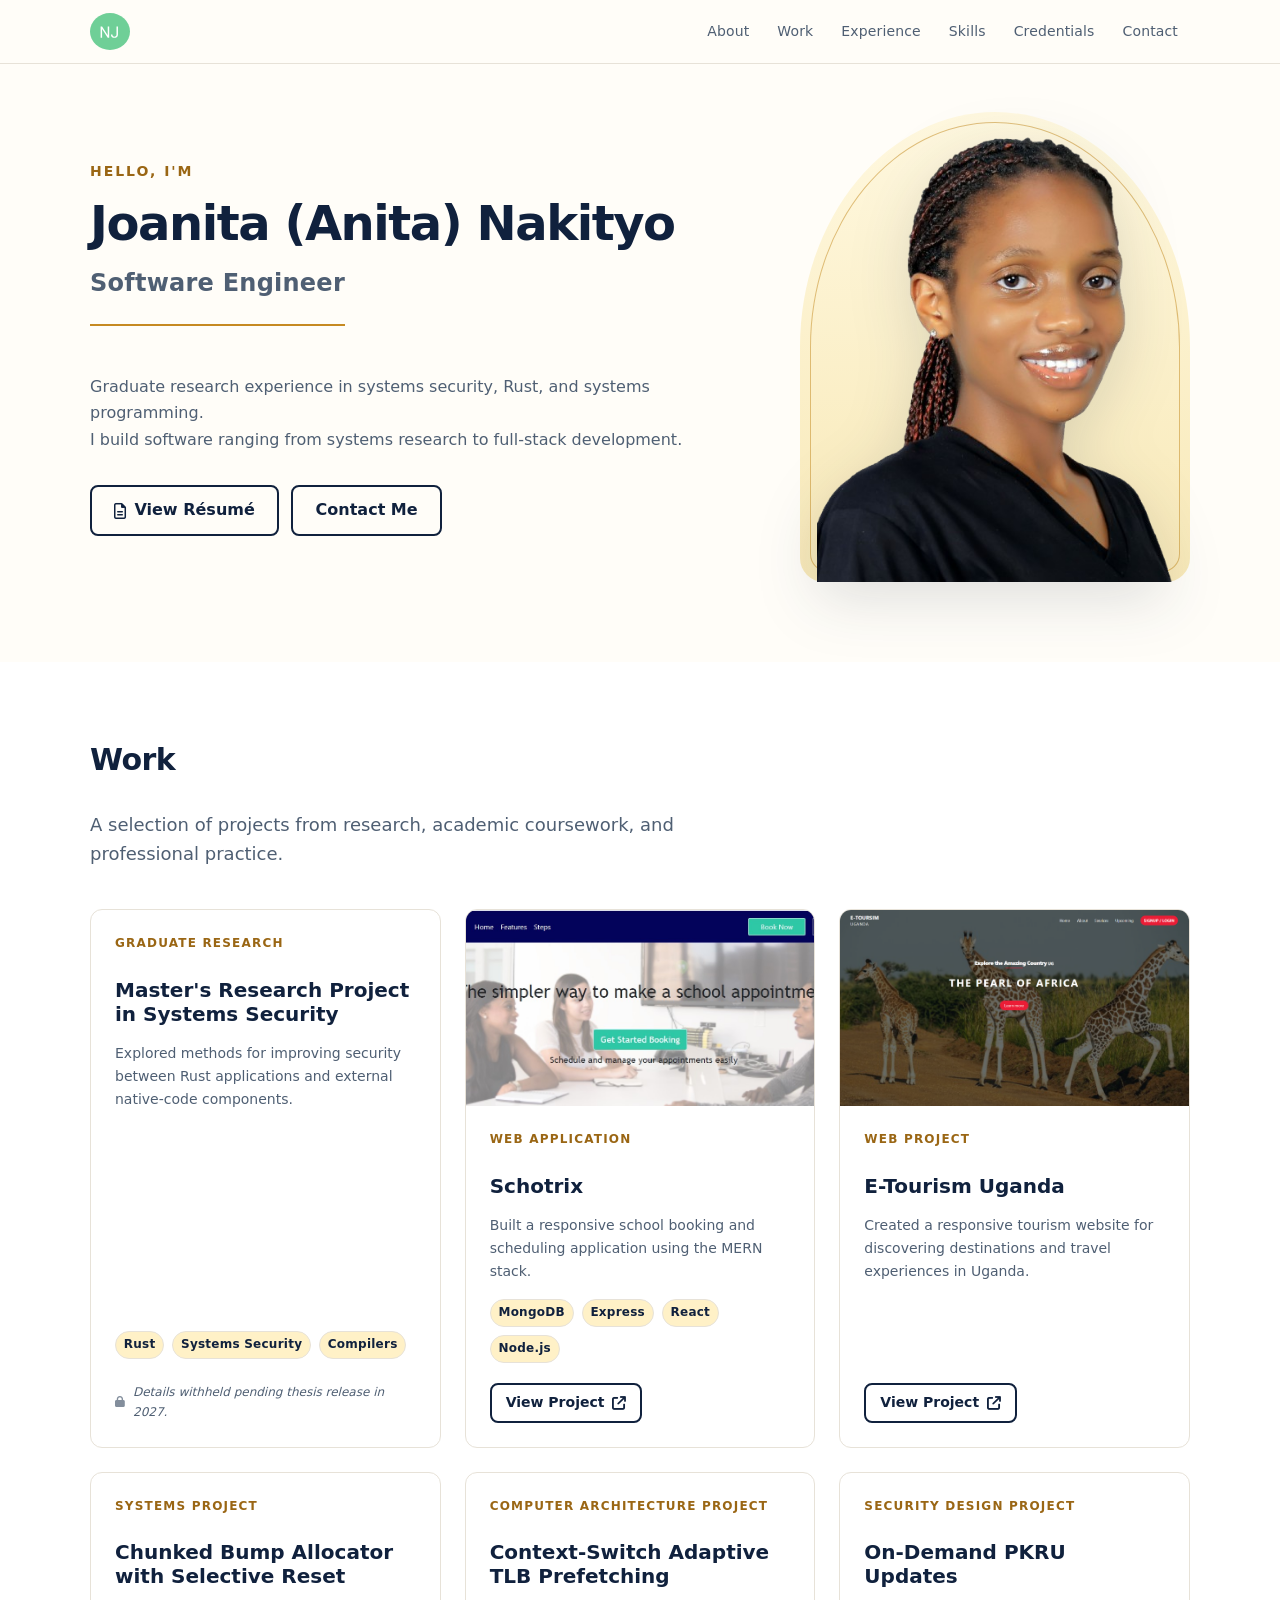
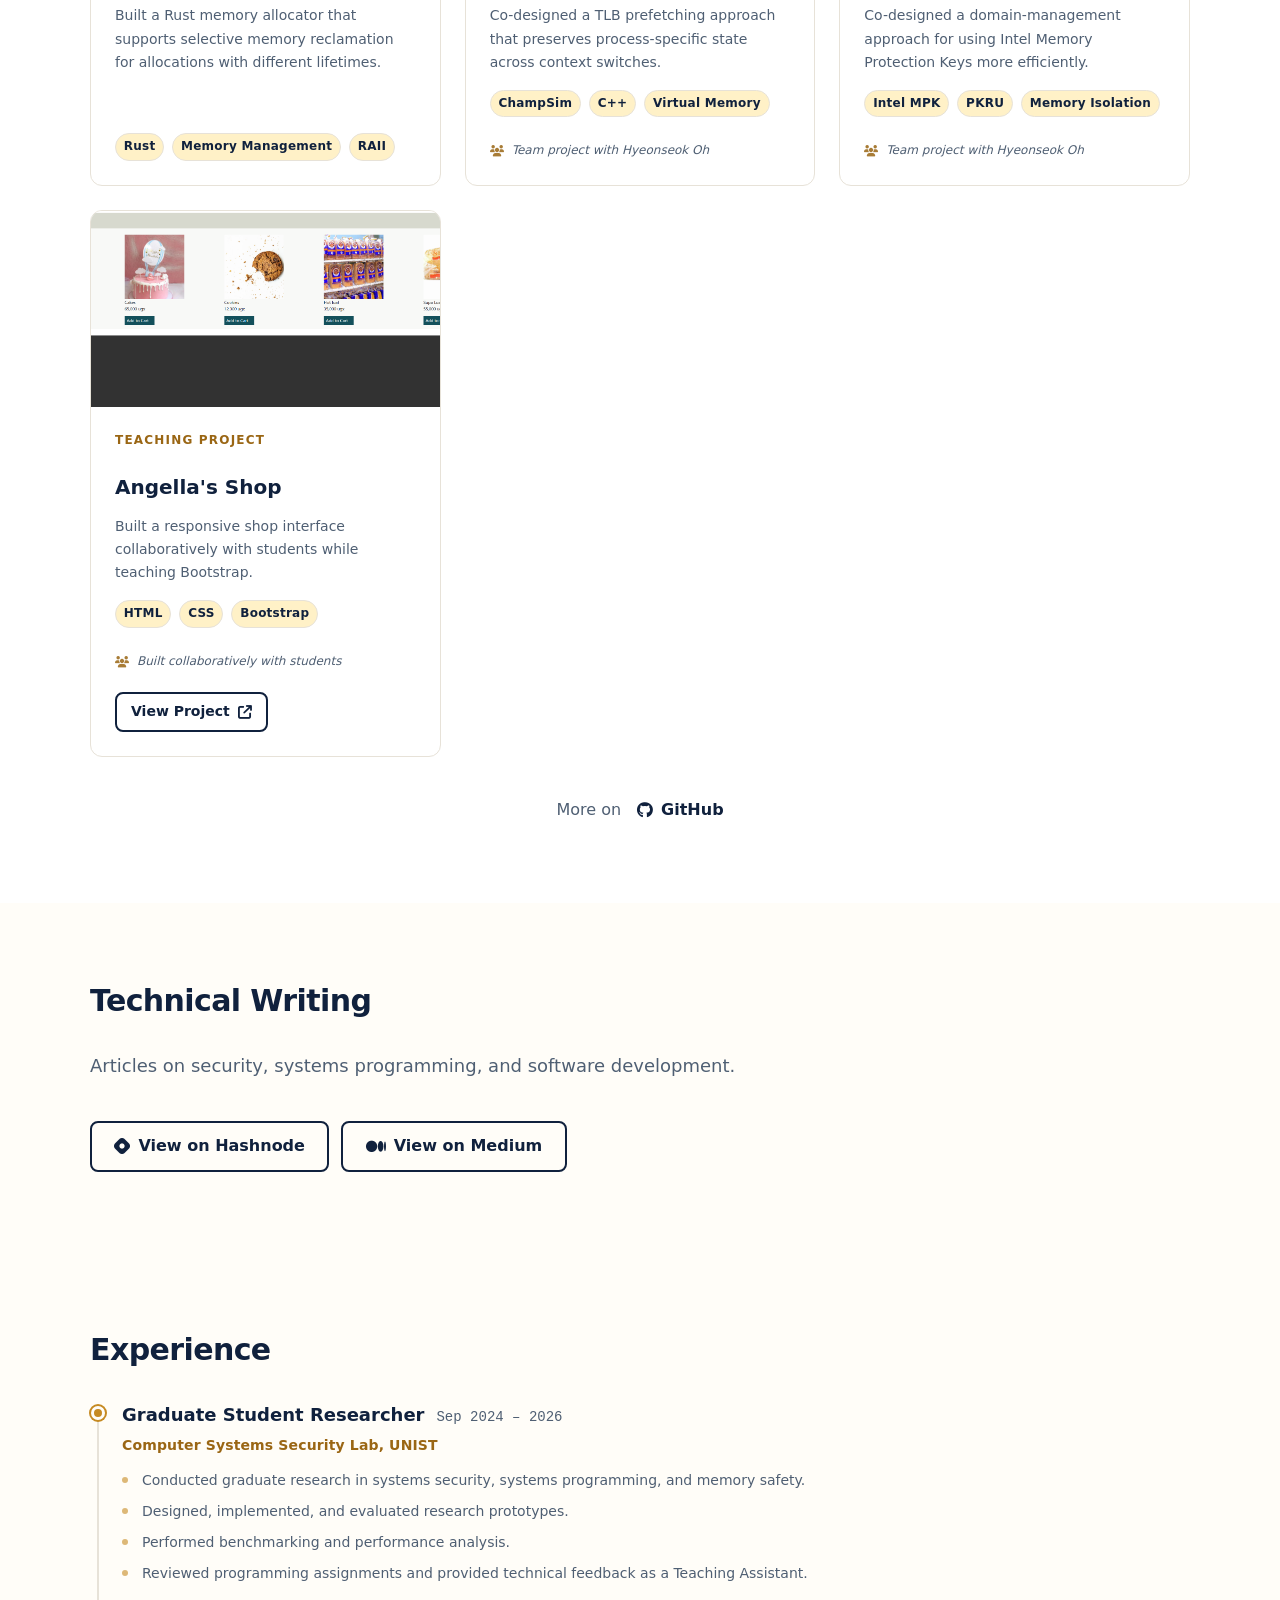
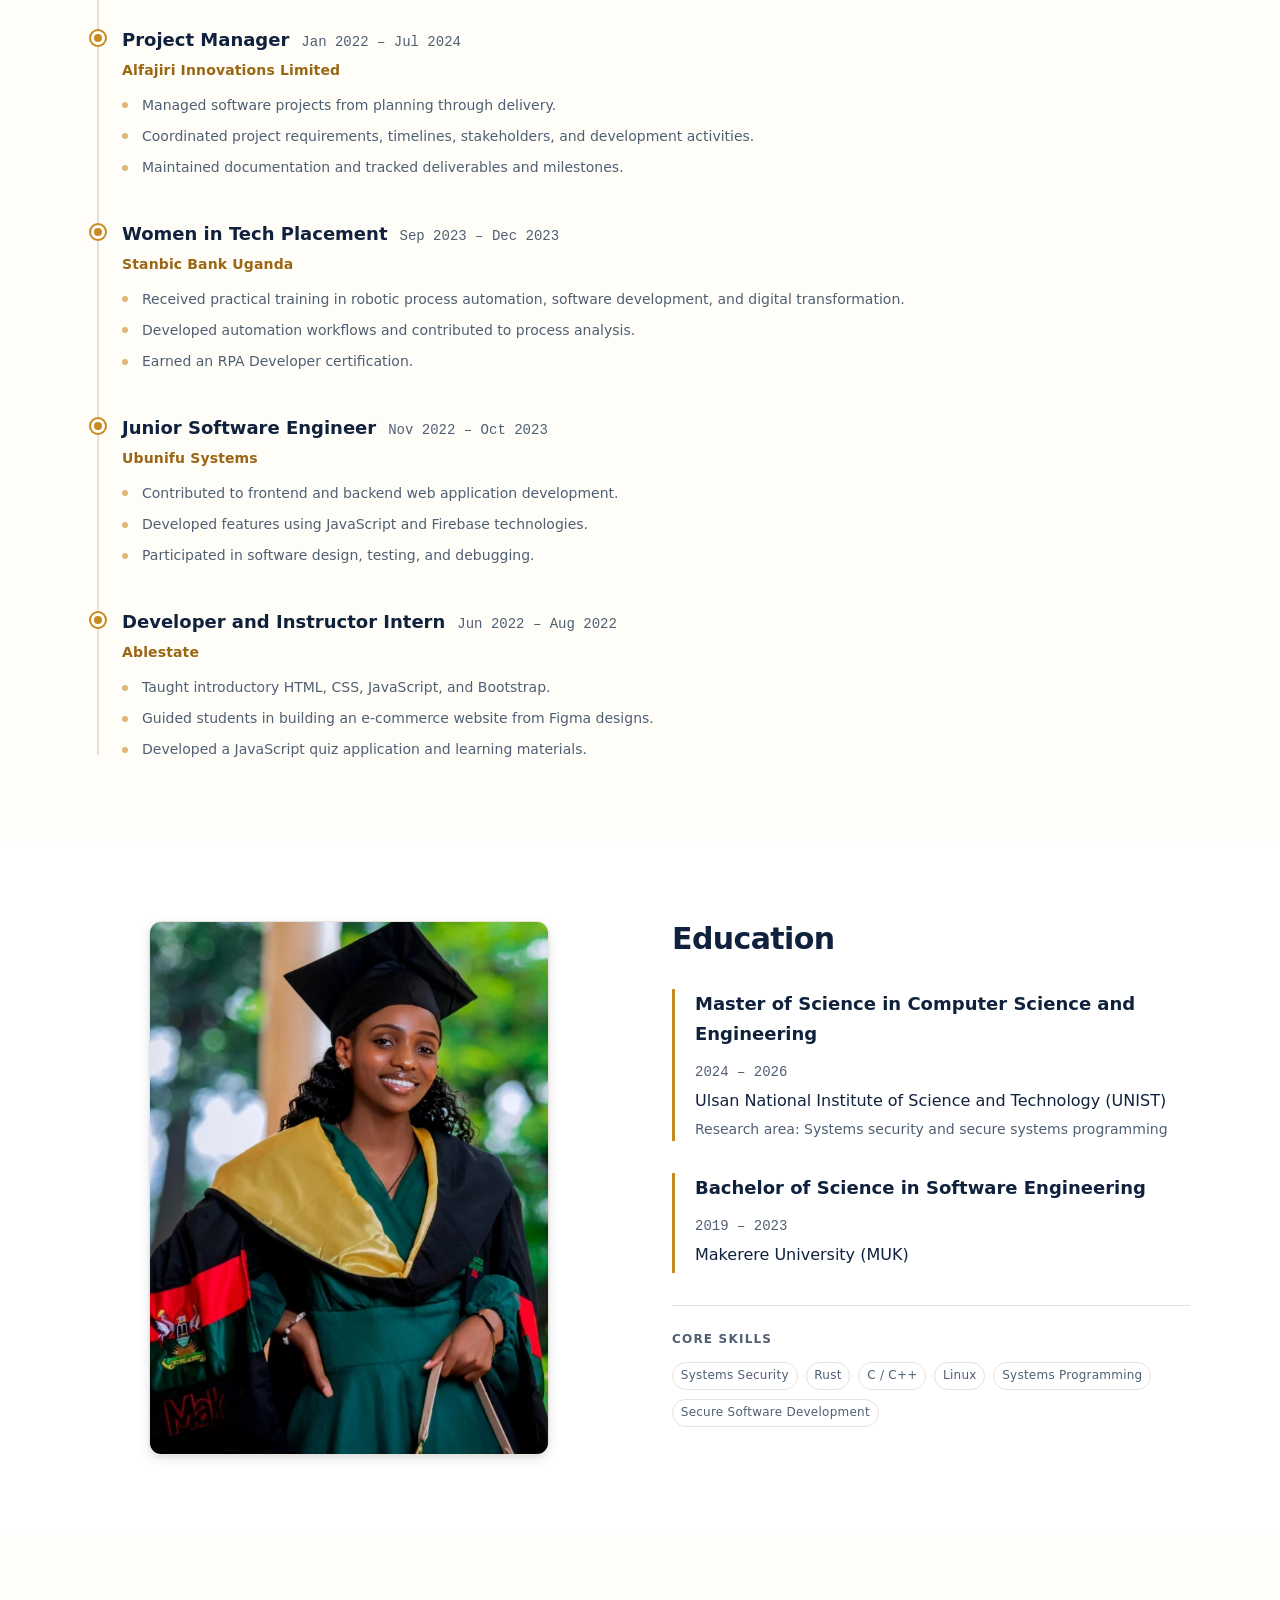
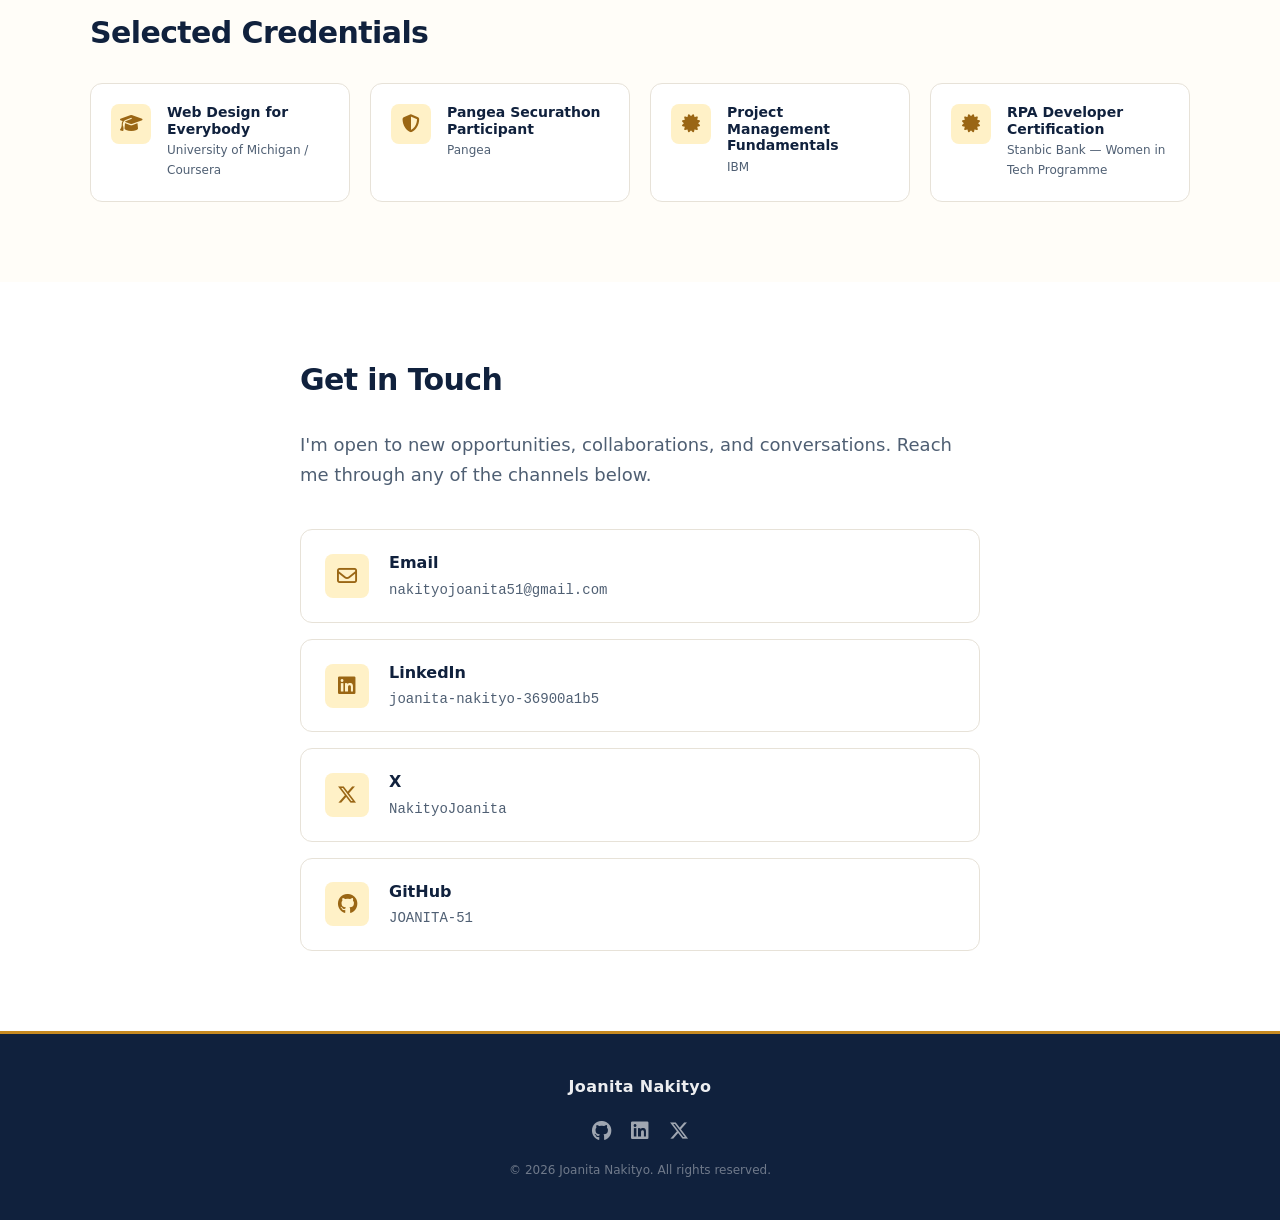
==== index.html @ b47b705c "Redesign portfolio work and education sections" ====
<!DOCTYPE html>
<html lang="en">
<head>
  <meta charset="UTF-8">
  <meta name="viewport" content="width=device-width, initial-scale=1.0">

  <!-- SEO -->
  <title>Joanita Nakityo — Software Engineer</title>
  <meta name="description" content="Joanita Nakityo is a software engineer with graduate research experience in systems security, secure systems programming, and Rust. Based in South Korea, open to relocation.">
  <link rel="canonical" href="https://joanita-51.github.io/">

  <!-- Open Graph -->
  <meta property="og:type"        content="website">
  <meta property="og:url"         content="https://joanita-51.github.io/">
  <meta property="og:title"       content="Joanita Nakityo — Software Engineer">
  <meta property="og:description" content="Software engineer with graduate research experience in systems security, secure systems programming, and Rust.">
  <!-- TODO: replace with a dedicated 1200×630 social-preview image when available -->
  <meta property="og:image"       content="https://joanita-51.github.io/assets/images/profile.jpg">

  <!-- Twitter Card -->
  <meta name="twitter:card"        content="summary_large_image">
  <meta name="twitter:title"       content="Joanita Nakityo — Software Engineer">
  <meta name="twitter:description" content="Software engineer with graduate research experience in systems security, secure systems programming, and Rust.">
  <meta name="twitter:image"       content="https://joanita-51.github.io/assets/images/profile.jpg">

  <!-- Favicon -->
  <link rel="icon" href="assets/images/logo.svg" type="image/svg+xml">

  <!-- Styles -->
  <link rel="stylesheet" href="assets/css/styles.css">

  <!-- Font Awesome 6.7.2 (cdnjs — self-contained, no kit script) -->
  <link rel="stylesheet" href="https://cdnjs.cloudflare.com/ajax/libs/font-awesome/6.7.2/css/all.min.css" integrity="sha512-Evv84Mr4kqVGRNSgIGL/F/aIDqQb7xQ2vcrdIwxfjThSH8CSR7PBEakCr51Ck+w+/U6swU2Im1vVX0SVk9ABhg==" crossorigin="anonymous" referrerpolicy="no-referrer">
</head>
<body>

  <!-- Skip navigation -->
  <a class="skip-nav" href="#main-content">Skip to main content</a>

  <!-- ========================================================
       HEADER / NAV
  ======================================================== -->
  <header class="site-header" id="top">
    <nav class="nav-bar" aria-label="Primary navigation">
      <div class="nav-inner">

        <a href="#intro" class="nav-logo" aria-label="Joanita Nakityo — home">
          <img src="assets/images/logo.svg" width="48" height="48" alt="">
        </a>

        <!-- Hamburger (mobile) -->
        <button class="nav-toggle" id="nav-toggle" aria-controls="nav-menu" aria-expanded="false" aria-label="Open navigation menu">
          <span class="hamburger-bar"></span>
          <span class="hamburger-bar"></span>
          <span class="hamburger-bar"></span>
        </button>

        <ul class="nav-links" id="nav-menu" role="list">
          <li><a href="#intro"       class="nav-link">About</a></li>
          <li><a href="#work"        class="nav-link">Work</a></li>
          <li><a href="#experience"  class="nav-link">Experience</a></li>
          <li><a href="#skills"      class="nav-link">Skills</a></li>
          <li><a href="#credentials" class="nav-link">Credentials</a></li>
          <li><a href="#contact"     class="nav-link">Contact</a></li>
        </ul>

      </div>
    </nav>
  </header>

  <main id="main-content">

    <!-- ========================================================
         INTRODUCTION  (combined hero + about)
    ======================================================== -->
    <section class="intro-section" id="intro" aria-labelledby="intro-heading">
      <div class="container intro-grid">

        <!-- ── Text ── -->
        <div class="intro-text">
          <p class="intro-eyebrow">Hello, I'm</p>
          <h1 id="intro-heading" class="intro-name">Joanita (Anita) Nakityo</h1>
          <p class="intro-role">Software Engineer</p>

          <div class="intro-body">
            <p>
              Graduate research experience in systems security, Rust, and systems programming. <br/>
              I build software ranging from systems research to full-stack development.
            </p>

          </div>

          <div class="intro-actions">
            <a
              href="assets/documents/Joanita_Nakityo_Resume.pdf"
              class="btn btn-outline"
              target="_blank"
              rel="noopener noreferrer"
            >
              <i class="fa-regular fa-file-lines" aria-hidden="true"></i> View Résumé
            </a>
            <a href="#contact" class="btn btn-ghost">Contact Me</a>
          </div>
        </div>

        <!-- ── Portrait ── -->
        <div class="intro-portrait-wrap">
          <img
            src="assets/images/joanita-profile.png"
            alt="Portrait of Joanita Nakityo."
            class="intro-portrait"
            width="435"
            height="574"
          >
        </div>

      </div>
    </section>

    <!-- ========================================================
         WORK
    ======================================================== -->
    <section class="section" id="work" aria-labelledby="work-heading">
      <div class="container">

        <h2 id="work-heading" class="section-title">Work</h2>
        <p class="section-lead">A selection of projects from research, academic coursework, and professional practice.</p>

        <div class="project-grid">

          <!-- Master's Research Project — embargoed -->
          <article class="project-card" aria-labelledby="proj-research-title">
            <div class="project-card-body">
              <span class="project-category">Graduate Research</span>
              <h3 id="proj-research-title" class="project-title">Master's Research Project in Systems Security</h3>
              <p class="project-desc">Explored methods for improving security between Rust applications and external native-code components.</p>
              <ul class="tag-list" aria-label="Technologies">
                <li class="tag">Rust</li>
                <li class="tag">Systems Security</li>
                <li class="tag">Compilers</li>
              </ul>
              <p class="project-collab project-collab--embargo">
                <i class="fa-solid fa-lock" aria-hidden="true"></i>
                Details withheld pending thesis release in 2027.
              </p>
            </div>
          </article>

          <!-- Schotrix -->
          <article class="project-card" aria-labelledby="proj-schotrix-title">
            <div class="project-card-img-wrap">
              <img src="assets/images/schotrix.jpg" alt="Schotrix school booking application screenshot" class="project-img">
            </div>
            <div class="project-card-body">
              <span class="project-category">Web Application</span>
              <h3 id="proj-schotrix-title" class="project-title">Schotrix</h3>
              <p class="project-desc">Built a responsive school booking and scheduling application using the MERN stack.</p>
              <ul class="tag-list" aria-label="Technologies">
                <li class="tag">MongoDB</li>
                <li class="tag">Express</li>
                <li class="tag">React</li>
                <li class="tag">Node.js</li>
              </ul>
              <div class="project-actions">
                <a href="https://schotrix.netlify.app/" class="btn btn-sm btn-outline" target="_blank" rel="noopener noreferrer">
                  View Project <i class="fa-solid fa-arrow-up-right-from-square" aria-hidden="true"></i>
                </a>
              </div>
            </div>
          </article>

          <!-- E-Tourism Uganda -->
          <article class="project-card" aria-labelledby="proj-etourism-title">
            <div class="project-card-img-wrap">
              <img src="assets/images/e-tourism-uganda.png" alt="E-Tourism Uganda application screenshot" class="project-img">
            </div>
            <div class="project-card-body">
              <span class="project-category">Web Project</span>
              <h3 id="proj-etourism-title" class="project-title">E-Tourism Uganda</h3>
              <p class="project-desc">Created a responsive tourism website for discovering destinations and travel experiences in Uganda.</p>
              <div class="project-actions">
                <a href="https://e-tourism-uganda.netlify.app/" class="btn btn-sm btn-outline" target="_blank" rel="noopener noreferrer">
                  View Project <i class="fa-solid fa-arrow-up-right-from-square" aria-hidden="true"></i>
                </a>
              </div>
            </div>
          </article>

          <!-- Chunked Bump Allocator with Selective Reset -->
          <article class="project-card" aria-labelledby="proj-allocator-title">
            <div class="project-card-body">
              <span class="project-category">Systems Project</span>
              <h3 id="proj-allocator-title" class="project-title">Chunked Bump Allocator with Selective Reset</h3>
              <p class="project-desc">Built a Rust memory allocator that supports selective memory reclamation for allocations with different lifetimes.</p>
              <ul class="tag-list" aria-label="Technologies">
                <li class="tag">Rust</li>
                <li class="tag">Memory Management</li>
                <li class="tag">RAII</li>
              </ul>
            </div>
          </article>

          <!-- Context-Switch Adaptive TLB Prefetching -->
          <article class="project-card" aria-labelledby="proj-tlb-title">
            <div class="project-card-body">
              <span class="project-category">Computer Architecture Project</span>
              <h3 id="proj-tlb-title" class="project-title">Context-Switch Adaptive TLB Prefetching</h3>
              <p class="project-desc">Co-designed a TLB prefetching approach that preserves process-specific state across context switches.</p>
              <ul class="tag-list" aria-label="Technologies">
                <li class="tag">ChampSim</li>
                <li class="tag">C++</li>
                <li class="tag">Virtual Memory</li>
              </ul>
              <p class="project-collab">
                <i class="fa-solid fa-users" aria-hidden="true"></i>
                Team project with Hyeonseok Oh
              </p>
            </div>
          </article>

          <!-- On-Demand PKRU Updates -->
          <article class="project-card" aria-labelledby="proj-pkru-title">
            <div class="project-card-body">
              <span class="project-category">Security Design Project</span>
              <h3 id="proj-pkru-title" class="project-title">On-Demand PKRU Updates</h3>
              <p class="project-desc">Co-designed a domain-management approach for using Intel Memory Protection Keys more efficiently.</p>
              <ul class="tag-list" aria-label="Technologies">
                <li class="tag">Intel MPK</li>
                <li class="tag">PKRU</li>
                <li class="tag">Memory Isolation</li>
              </ul>
              <p class="project-collab">
                <i class="fa-solid fa-users" aria-hidden="true"></i>
                Team project with Hyeonseok Oh
              </p>
            </div>
          </article>

          <!-- Angella's Shop -->
          <article class="project-card" aria-labelledby="proj-angella-title">
            <div class="project-card-img-wrap">
              <img src="assets/images/angella-shop.png" alt="e-commerce application screenshot" class="project-img">
            </div>
            <div class="project-card-body">
              <span class="project-category">Teaching Project</span>
              <h3 id="proj-angella-title" class="project-title">Angella's Shop</h3>
              <p class="project-desc">Built a responsive shop interface collaboratively with students while teaching Bootstrap.</p>
              <ul class="tag-list" aria-label="Technologies">
                <li class="tag">HTML</li>
                <li class="tag">CSS</li>
                <li class="tag">Bootstrap</li>
              </ul>
              <p class="project-collab">
                <i class="fa-solid fa-users" aria-hidden="true"></i>
                Built collaboratively with students
              </p>
              <div class="project-actions">
                <a href="https://angella-shop.netlify.app/" class="btn btn-sm btn-outline" target="_blank" rel="noopener noreferrer">
                  View Project <i class="fa-solid fa-arrow-up-right-from-square" aria-hidden="true"></i>
                </a>
              </div>
            </div>
          </article>

        </div><!-- /.project-grid -->

        <p class="work-more">
          More on
          <a href="https://github.com/JOANITA-51" target="_blank" rel="noopener noreferrer" aria-label="JOANITA-51 GitHub profile">
            <i class="fa-brands fa-github" aria-hidden="true"></i> GitHub
          </a>
        </p>

      </div>
    </section>

    <!-- ========================================================
         TECHNICAL WRITING
    ======================================================== -->
    <section class="section section-alt" id="writing" aria-labelledby="writing-heading">
      <div class="container">

        <h2 id="writing-heading" class="section-title">Technical Writing</h2>
        <p class="section-lead">Articles on security, systems programming, and software development.</p>

        <!-- Article cards are omitted: no verified direct article URLs are currently available.
             Add individual article cards here once direct URLs are confirmed.
             Profile links below point to the full article archives. -->

        <div class="writing-profiles">
          <a href="https://hashnode.com/@Joanita" class="btn btn-outline" target="_blank" rel="noopener noreferrer">
            <i class="fa-brands fa-hashnode" aria-hidden="true"></i> View on Hashnode
          </a>
          <a href="https://medium.com/@nakityoanita" class="btn btn-outline" target="_blank" rel="noopener noreferrer">
            <i class="fa-brands fa-medium" aria-hidden="true"></i> View on Medium
          </a>
        </div>

      </div>
    </section>

    <!-- ========================================================
         EXPERIENCE
    ======================================================== -->
    <section class="section section-alt" id="experience" aria-labelledby="experience-heading">
      <div class="container">
        <h2 id="experience-heading" class="section-title">Experience</h2>

        <ol class="timeline" role="list">

          <li class="timeline-item">
            <div class="timeline-marker" aria-hidden="true"></div>
            <div class="timeline-body">
              <div class="timeline-header">
                <h3 class="timeline-role">Graduate Student Researcher</h3>
                <span class="timeline-period">Sep 2024 – <!-- TODO: confirm official ending month in 2026 --> 2026</span>
              </div>
              <p class="timeline-org">Computer Systems Security Lab, UNIST</p>
              <ul class="timeline-bullets">
                <li>Conducted graduate research in systems security, systems programming, and memory safety.</li>
                <li>Designed, implemented, and evaluated research prototypes.</li>
                <li>Performed benchmarking and performance analysis.</li>
                <li>Reviewed programming assignments and provided technical feedback as a Teaching Assistant.</li>
              </ul>
            </div>
          </li>

          <li class="timeline-item">
            <div class="timeline-marker" aria-hidden="true"></div>
            <div class="timeline-body">
              <div class="timeline-header">
                <h3 class="timeline-role">Project Manager</h3>
                <span class="timeline-period">Jan 2022 – Jul 2024</span>
              </div>
              <p class="timeline-org">Alfajiri Innovations Limited</p>
              <ul class="timeline-bullets">
                <li>Managed software projects from planning through delivery.</li>
                <li>Coordinated project requirements, timelines, stakeholders, and development activities.</li>
                <li>Maintained documentation and tracked deliverables and milestones.</li>
              </ul>
            </div>
          </li>

          <li class="timeline-item">
            <div class="timeline-marker" aria-hidden="true"></div>
            <div class="timeline-body">
              <div class="timeline-header">
                <h3 class="timeline-role">Women in Tech Placement</h3>
                <span class="timeline-period">Sep 2023 – Dec 2023</span>
              </div>
              <p class="timeline-org">Stanbic Bank Uganda</p>
              <ul class="timeline-bullets">
                <li>Received practical training in robotic process automation, software development, and digital transformation.</li>
                <li>Developed automation workflows and contributed to process analysis.</li>
                <li>Earned an RPA Developer certification.</li>
              </ul>
            </div>
          </li>

          <li class="timeline-item">
            <div class="timeline-marker" aria-hidden="true"></div>
            <div class="timeline-body">
              <div class="timeline-header">
                <h3 class="timeline-role">Junior Software Engineer</h3>
                <span class="timeline-period">Nov 2022 – Oct 2023</span>
              </div>
              <p class="timeline-org">Ubunifu Systems</p>
              <ul class="timeline-bullets">
                <li>Contributed to frontend and backend web application development.</li>
                <li>Developed features using JavaScript and Firebase technologies.</li>
                <li>Participated in software design, testing, and debugging.</li>
              </ul>
            </div>
          </li>

          <li class="timeline-item">
            <div class="timeline-marker" aria-hidden="true"></div>
            <div class="timeline-body">
              <div class="timeline-header">
                <h3 class="timeline-role">Developer and Instructor Intern</h3>
                <span class="timeline-period">Jun 2022 – Aug 2022</span>
              </div>
              <p class="timeline-org">Ablestate</p>
              <ul class="timeline-bullets">
                <li>Taught introductory HTML, CSS, JavaScript, and Bootstrap.</li>
                <li>Guided students in building an e-commerce website from Figma designs.</li>
                <li>Developed a JavaScript quiz application and learning materials.</li>
              </ul>
            </div>
          </li>

        </ol>
      </div>
    </section>


    <!-- ========================================================
         TESTIMONIALS (commented out — re-enable when needed)
    ========================================================
    <section class="section section-alt" id="testimonials" aria-labelledby="testimonials-heading">
      <div class="container">
        <h2 id="testimonials-heading" class="section-title">Testimonials</h2>

        <div class="carousel-wrapper">
          <button class="carousel-prev" aria-label="Previous testimonial">&#8249;</button>
          <button class="carousel-next" aria-label="Next testimonial">&#8250;</button>

          <ul class="carousel-track" role="list">

            <li class="testimonial-card">
              <img src="assets/images/kalenda.png" alt="Kalenda Racheal" class="testimonial-photo">
              <blockquote>
                <p>"Joanita is hardworking, dedicated, and a great team player. She consistently delivers quality work and is always willing to help others."</p>
                <footer><strong>Kalenda Racheal</strong> — Computer Scientist</footer>
              </blockquote>
            </li>

            <li class="testimonial-card">
              <img src="assets/images/mr-david-w.jpg" alt="David Wampamba" class="testimonial-photo">
              <blockquote>
                <p>"Joanita demonstrated exceptional technical skills and a strong work ethic throughout our time working together."</p>
                <footer><strong>David Wampamba</strong> — Coach</footer>
              </blockquote>
            </li>

            <li class="testimonial-card">
              <img src="assets/images/desire.jpg" alt="Desire Awori" class="testimonial-photo">
              <blockquote>
                <p>"She is one of the most focused and determined people I have studied alongside. Her passion for technology is inspiring."</p>
                <footer><strong>Desire Awori</strong> — Classmate</footer>
              </blockquote>
            </li>

            <li class="testimonial-card">
              <img src="assets/images/joan.jpg" alt="Joanita Anyango" class="testimonial-photo">
              <blockquote>
                <p>"Working with Joanita was a pleasure. She brings clarity, creativity, and commitment to every project."</p>
                <footer><strong>Joanita Anyango</strong> — Classmate</footer>
              </blockquote>
            </li>

            <li class="testimonial-card">
              <img src="assets/images/pully.jpg" alt="Mary Priscilla Kizza" class="testimonial-photo">
              <blockquote>
                <p>"Joanita is a reliable and skilled engineer. She always goes above and beyond to make sure the work is done right."</p>
                <footer><strong>Mary Priscilla Kizza</strong> — Classmate</footer>
              </blockquote>
            </li>

            <li class="testimonial-card">
              <img src="assets/images/halimah-b.jpg" alt="Bukirwa Halimah" class="testimonial-photo">
              <blockquote>
                <p>"Joanita has a great attitude and a genuine love for software engineering. She is both talented and humble."</p>
                <footer><strong>Bukirwa Halimah</strong> — Classmate</footer>
              </blockquote>
            </li>

          </ul>

          <div class="carousel-dots" aria-hidden="true"></div>
        </div>
      </div>
    </section>
    ======================================================== -->


    <!-- ========================================================
         SKILLS & EDUCATION
    ======================================================== -->
    <section class="section" id="skills" aria-labelledby="education-heading">
      <div class="container skills-education-grid">

        <!-- Graduation photograph -->
        <div class="edu-photo-col">
          <figure class="edu-photo-wrap">
            <img
              src="assets/images/graduation-photo.jpg"
              alt="Joanita Nakityo in graduation attire at Makerere University"
              class="edu-photo"
            >
            <!-- <figcaption class="edu-photo-caption">M.S. in Computer Science, UNIST — 2026.</figcaption> -->
          </figure>
        </div>

        <!-- Education + Core Skills -->
        <div>
          <h2 id="education-heading" class="section-title">Education</h2>

          <ul class="education-list" role="list">

            <li class="education-item">
              <div class="education-header">
                <h3 class="education-degree">Master of Science in Computer Science and Engineering</h3>
                <span class="education-period">2024 – 2026</span>
              </div>
              <p class="education-school">Ulsan National Institute of Science and Technology (UNIST)</p>
              <p class="education-note">Research area: Systems security and secure systems programming</p>
            </li>

            <li class="education-item">
              <div class="education-header">
                <h3 class="education-degree">Bachelor of Science in Software Engineering</h3>
                <span class="education-period">2019 – 2023</span>
              </div>
              <p class="education-school">Makerere University (MUK)</p>
            </li>

          </ul>

          <div class="edu-core-skills">
            <p class="edu-core-skills-label">Core Skills</p>
            <ul class="tag-list" role="list" aria-label="Core skills">
              <li><span class="tag tag--muted">Systems Security</span></li>
              <li><span class="tag tag--muted">Rust</span></li>
              <li><span class="tag tag--muted">C / C++</span></li>
              <li><span class="tag tag--muted">Linux</span></li>
              <li><span class="tag tag--muted">Systems Programming</span></li>
              <li><span class="tag tag--muted">Secure Software Development</span></li>
            </ul>
          </div>
        </div>

      </div>
    </section>

    <!-- ========================================================
         CREDENTIALS
    ======================================================== -->
    <section class="section section-alt" id="credentials" aria-labelledby="credentials-heading">
      <div class="container">
        <h2 id="credentials-heading" class="section-title">Selected Credentials</h2>

        <ul class="credential-list" role="list">

          <li class="credential-item">
            <div class="credential-icon" aria-hidden="true"><i class="fa-solid fa-graduation-cap"></i></div>
            <div class="credential-body">
              <p class="credential-name">
                <a
                  href="https://www.coursera.org/account/accomplishments/specialization/GL6L2THUTSXP"
                  target="_blank"
                  rel="noopener noreferrer"
                >
                  Web Design for Everybody

                </a>
              </p>
              <p class="credential-issuer">University of Michigan / Coursera</p>
            </div>
          </li>

          <li class="credential-item">
            <div class="credential-icon" aria-hidden="true"><i class="fa-solid fa-shield-halved"></i></div>
            <div class="credential-body">
              <p class="credential-name">
                <a
                  href="https://www.credly.com/badges/22b40c5f-5b13-439f-8806-cf3414dbfd44/public_url"
                  target="_blank"
                  rel="noopener noreferrer"
                >
                  Pangea Securathon Participant
                </a>
                
              </p>
              <p class="credential-issuer">Pangea</p>
            </div>
          </li>

          <li class="credential-item">
            <div class="credential-icon" aria-hidden="true"><i class="fa-solid fa-certificate"></i></div>
            <div class="credential-body">
              <p class="credential-name">
                <a
                  href="https://www.credly.com/badges/1a094e8f-0212-44ae-b0dc-cbdd351b13b2/public_url"
                  target="_blank"
                  rel="noopener noreferrer"
                >
                  Project Management Fundamentals
                </a>
              </p>
              <p class="credential-issuer">IBM</p>
            </div>
          </li> 
          
          <li class="credential-item">
            <div class="credential-icon" aria-hidden="true"><i class="fa-solid fa-certificate"></i></div>
            <div class="credential-body">
              <p class="credential-name">RPA Developer Certification</p>
              <p class="credential-issuer">Stanbic Bank — Women in Tech Programme</p>
            </div>
          </li>          

        </ul>
      </div>
    </section>

    <!-- ========================================================
         CONTACT
    ======================================================== -->
    <section class="section" id="contact" aria-labelledby="contact-heading">
      <div class="container contact-inner">

        <h2 id="contact-heading" class="section-title">Get in Touch</h2>
        <p class="section-lead">I'm open to new opportunities, collaborations, and conversations. Reach me through any of the channels below.</p>

        <ul class="contact-links" role="list">

          <li>
            <a href="mailto:nakityojoanita51@gmail.com" class="contact-link">
              <span class="contact-link-icon" aria-hidden="true"><i class="fa-regular fa-envelope"></i></span>
              <span class="contact-link-text">
                <strong>Email</strong>
                <span>nakityojoanita51@gmail.com</span>
              </span>
            </a>
          </li>

          <li>
            <a href="https://www.linkedin.com/in/joanita-nakityo-36900a1b5/" class="contact-link" target="_blank" rel="noopener noreferrer" aria-label="LinkedIn profile">
              <span class="contact-link-icon" aria-hidden="true"><i class="fa-brands fa-linkedin"></i></span>
              <span class="contact-link-text">
                <strong>LinkedIn</strong>
                <span>joanita-nakityo-36900a1b5</span>
              </span>
            </a>
          </li>

          <li>
            <a href="https://x.com/NakityoJoanita/" class="contact-link" target="_blank" rel="noopener noreferrer" aria-label="X profile">
              <span class="contact-link-icon" aria-hidden="true"><i class="fa-brands fa-x-twitter"></i></span>
              <span class="contact-link-text">
                <strong>X</strong>
                <span>NakityoJoanita</span>
              </span>
            </a>
          </li>

          <li>
            <a href="https://github.com/JOANITA-51" class="contact-link" target="_blank" rel="noopener noreferrer" aria-label="GitHub profile">
              <span class="contact-link-icon" aria-hidden="true"><i class="fa-brands fa-github"></i></span>
              <span class="contact-link-text">
                <strong>GitHub</strong>
                <span>JOANITA-51</span>
              </span>
            </a>
          </li>

        </ul>

      </div>
    </section>

  </main><!-- /#main-content -->

  <!-- ========================================================
       FOOTER
  ======================================================== -->
  <footer class="site-footer">
    <div class="container footer-inner">

      <p class="footer-name">Joanita Nakityo</p>

      <ul class="footer-social" role="list">
        <li>
          <a href="https://github.com/JOANITA-51" target="_blank" rel="noopener noreferrer" aria-label="GitHub profile">
            <i class="fa-brands fa-github" aria-hidden="true"></i>
          </a>
        </li>
        <li>
          <a href="https://www.linkedin.com/in/joanita-nakityo-36900a1b5/" target="_blank" rel="noopener noreferrer" aria-label="LinkedIn profile">
            <i class="fa-brands fa-linkedin" aria-hidden="true"></i>
          </a>
        </li>
        <li>
          <a href="https://twitter.com/NakityoJoanita" target="_blank" rel="noopener noreferrer" aria-label="Twitter / X profile (@NakityoJoanita)">
            <i class="fa-brands fa-x-twitter" aria-hidden="true"></i>
          </a>
        </li>
      </ul>

      <p class="footer-copy">
        &copy; <span id="copyright-year"></span> Joanita Nakityo. All rights reserved.
      </p>

    </div>
  </footer>

  <script src="assets/js/main.js" defer></script>
</body>
</html>
---- assets/css/styles.css ----
/* ============================================================
   JOANITA NAKITYO — PORTFOLIO
   styles.css
   Zero external frameworks. CSS custom properties throughout.
   Breakpoints: 480px | 768px | 1024px | 1280px
   ============================================================ */

/* ─── Custom properties ─────────────────────────────────── */
:root {
  /* ── Brand palette ── */
  /*--color-navy:   #162238;   /* headings, nav, footer, strong contrast  */
  /* --color-ivory:  #F7F4EF;   /* dominant page / hero background          */
  /*--color-gold:   #C69A45;   /* restrained accent: buttons, markers, etc */
  /*--color-slate:  #667085;   /* body text, dates, metadata, secondary    */
  /*--color-white:  #FFFFFF;   /* cards, alternating section backgrounds   */


  /* Derived tints (used for hover/active states & backgrounds) */
  /*--color-gold-light:  #f3e8cc;  /* very pale gold tint for tag backgrounds  */
  /*--color-gold-dark:   #a07e35;  /* darker gold for hover/focus              */
  /*--color-navy-light:  #1e3050;  /* slightly lighter navy for hovers          */
  /*--color-ivory-dark:  #ede9e2;  /* slightly darker ivory for section-alt    */
  /*--color-border:      #ddd9d1;  /* subtle warm border                        */

    /* Brighter brand palette */
  --color-navy:   #10213d;
  --color-ivory:  #fffdf8;
  --color-gold:   #c68a22;
  --color-slate:  #4f5f73;
  --color-white:  #ffffff;

  --color-gold-light: #fff1c7;
  --color-gold-dark:  #9a6614;
  --color-navy-light: #19375f;
  --color-ivory-dark: #f8f5ee;
  --color-border:     #e7e2d8;
  
  /* Legacy aliases kept for one-line swap elsewhere in the file */
  --color-bg:          var(--color-ivory);
  --color-surface:     var(--color-white);
  --color-surface-alt: var(--color-ivory-dark);
  --color-text:        var(--color-navy);
  --color-text-muted:  var(--color-slate);
  --color-accent:      var(--color-gold);
  --color-accent-dark: var(--color-gold-dark);
  --color-accent-bg:   var(--color-gold-light);
  --color-notice-bg:   #f5f0e6;
  --color-notice-border: #e2d4b2;

  /* Typography */
  --font-sans: -apple-system, "Segoe UI", system-ui, "Helvetica Neue", Arial, sans-serif;
  --font-mono: "SFMono-Regular", Consolas, "Liberation Mono", Menlo, monospace;

  --text-xs:   0.75rem;
  --text-sm:   0.875rem;
  --text-base: 1rem;
  --text-lg:   1.125rem;
  --text-xl:   1.25rem;
  --text-2xl:  1.5rem;
  --text-3xl:  1.875rem;
  --text-4xl:  2.25rem;
  --text-5xl:  3rem;

  --leading-tight:  1.2;
  --leading-normal: 1.65;

  /* Spacing */
  --space-1: 0.25rem;
  --space-2: 0.5rem;
  --space-3: 0.75rem;
  --space-4: 1rem;
  --space-5: 1.25rem;
  --space-6: 1.5rem;
  --space-8: 2rem;
  --space-10: 2.5rem;
  --space-12: 3rem;
  --space-16: 4rem;
  --space-20: 5rem;
  --space-24: 6rem;

  /* Layout */
  --max-width: 1100px;
  --nav-height: 64px;

  /* Radius */
  --radius-sm: 4px;
  --radius-md: 8px;
  --radius-lg: 12px;
  --radius-xl: 16px;
  --radius-full: 9999px;

  /* Shadows */
  --shadow-sm: 0 1px 3px rgba(22,34,56,0.07), 0 1px 2px rgba(22,34,56,0.05);
  --shadow-md: 0 4px 12px rgba(22,34,56,0.10), 0 2px 4px rgba(22,34,56,0.06);
  --shadow-lg: 0 12px 32px rgba(22,34,56,0.10), 0 4px 8px rgba(22,34,56,0.06);

  /* Transitions */
  --ease: cubic-bezier(0.4, 0, 0.2, 1);
  --duration: 200ms;
}


/* ─── Reset & base ───────────────────────────────────────── */
*, *::before, *::after {
  box-sizing: border-box;
  margin: 0;
  padding: 0;
}

html {
  scroll-behavior: smooth;
  scroll-padding-top: var(--nav-height);
}

body {
  background-color: var(--color-ivory);
  color: var(--color-navy);
  font-family: var(--font-sans);
  font-size: var(--text-base);
  line-height: var(--leading-normal);
  -webkit-font-smoothing: antialiased;
  overflow-x: hidden;
}

img {
  display: block;
  max-width: 100%;
  height: auto;
}

ul, ol {
  list-style: none;
}

a {
  color: var(--color-navy);
  text-decoration: none;
}

a:hover {
  color: var(--color-gold-dark);
  text-decoration: underline;
  text-decoration-color: var(--color-gold);
  text-decoration-thickness: 2px;
}

/* Reduced motion */
@media (prefers-reduced-motion: reduce) {
  html { scroll-behavior: auto; }
  *, *::before, *::after {
    animation-duration: 0.01ms !important;
    transition-duration: 0.01ms !important;
  }
}


/* ─── Skip navigation ────────────────────────────────────── */
.skip-nav {
  position: absolute;
  top: -100%;
  left: var(--space-4);
  z-index: 9999;
  background: var(--color-navy);
  color: var(--color-white);
  padding: var(--space-2) var(--space-4);
  border-radius: 0 0 var(--radius-md) var(--radius-md);
  font-weight: 600;
  font-size: var(--text-sm);
  text-decoration: none;
  transition: top var(--duration) var(--ease);
}
.skip-nav:focus {
  top: 0;
  outline: 3px solid var(--color-gold);
  outline-offset: 2px;
  text-decoration: none;
}


/* ─── Layout helpers ─────────────────────────────────────── */
.container {
  width: min(var(--max-width), 100% - var(--space-8));
  margin-inline: auto;
}

.section {
  padding-block: var(--space-20);
  background-color: var(--color-white);
}

.section-alt {
  background-color: var(--color-ivory);
}

.section-title {
  font-size: var(--text-3xl);
  font-weight: 700;
  color: var(--color-navy);
  letter-spacing: -0.02em;
  margin-bottom: var(--space-8);
  line-height: var(--leading-tight);
}

.section-lead {
  color: var(--color-slate);
  font-size: var(--text-lg);
  max-width: 60ch;
  margin-bottom: var(--space-10);
}


/* ─── Focus states ───────────────────────────────────────── */
:focus-visible {
  outline: 3px solid var(--color-gold);
  outline-offset: 3px;
  border-radius: var(--radius-sm);
}


/* ─── Buttons ────────────────────────────────────────────── */
.btn {
  display: inline-flex;
  align-items: center;
  gap: var(--space-2);
  padding: 0.65em 1.4em;
  font-family: var(--font-sans);
  font-size: var(--text-base);
  font-weight: 600;
  border-radius: var(--radius-md);
  border: 2px solid transparent;
  cursor: pointer;
  text-decoration: none;
  transition: background-color var(--duration) var(--ease),
              color var(--duration) var(--ease),
              border-color var(--duration) var(--ease),
              box-shadow var(--duration) var(--ease);
  white-space: nowrap;
}
.btn:hover { text-decoration: none; }

/* Primary: gold background, navy text — high contrast (5.3:1) */
.btn-primary {
  background-color: var(--color-gold);
  color: var(--color-navy);
  border-color: var(--color-gold);
}
.btn-primary:hover,
.btn-primary:focus-visible {
  background-color: var(--color-gold-dark);
  border-color: var(--color-gold-dark);
  color: var(--color-navy);
  box-shadow: 0 0 0 3px rgba(198,154,69,0.35);
}

/* Outline: navy border and text */
.btn-outline {
  background-color: transparent;
  color: var(--color-navy);
  border-color: var(--color-navy);
}
.btn-outline:hover,
.btn-outline:focus-visible {
  background-color: var(--color-navy);
  color: var(--color-white);
  border-color: var(--color-navy);
}

/* Ghost: used on dark/photo backgrounds */
.btn-ghost {
  background-color: transparent;
  color: var(--color-navy);
  border-color: var(--color-navy);
  border-width: 2px;
}
.btn-ghost:hover,
.btn-ghost:focus-visible {
  background-color: var(--color-navy);
  color: var(--color-white);
  border-color: var(--color-navy);
}

.btn-sm {
  font-size: var(--text-sm);
  padding: 0.45em 1em;
}


/* ─── Navigation ─────────────────────────────────────────── */
.site-header {
  position: fixed;
  top: 0;
  left: 0;
  right: 0;
  z-index: 100;
  height: var(--nav-height);
}

.nav-bar {
  height: var(--nav-height);
  background-color: var(--color-ivory);
  border-bottom: 1px solid var(--color-border);
  backdrop-filter: blur(10px);
  -webkit-backdrop-filter: blur(10px);
  transition: background-color var(--duration) var(--ease),
              box-shadow var(--duration) var(--ease);
}

.nav-bar.scrolled {
  box-shadow: var(--shadow-md);
}

.nav-inner {
  display: flex;
  align-items: center;
  justify-content: space-between;
  height: 100%;
  width: min(var(--max-width), 100% - var(--space-8));
  margin-inline: auto;
}

.nav-logo img {
  display: block;
  width: 40px;
  height: 40px;
  object-fit: contain;
}

/* Nav links */
.nav-links {
  display: flex;
  align-items: center;
  gap: var(--space-1);
}

.nav-link {
  color: var(--color-slate);
  font-size: var(--text-sm);
  font-weight: 500;
  padding: var(--space-2) var(--space-3);
  border-radius: var(--radius-sm);
  letter-spacing: 0.01em;
  transition: color var(--duration) var(--ease),
              background-color var(--duration) var(--ease);
  position: relative;
}
.nav-link:hover,
.nav-link:focus-visible {
  color: var(--color-navy);
  background-color: var(--color-gold-light);
  text-decoration: none;
}

/* Active nav link — gold underline indicator */
.nav-link.active {
  color: var(--color-navy);
  font-weight: 600;
}
.nav-link.active::after {
  content: '';
  position: absolute;
  bottom: 2px;
  left: var(--space-3);
  right: var(--space-3);
  height: 2px;
  background: var(--color-gold);
  border-radius: 2px;
}

/* Hamburger */
.nav-toggle {
  display: none;
  flex-direction: column;
  justify-content: center;
  align-items: center;
  gap: 5px;
  width: 40px;
  height: 40px;
  background: transparent;
  border: none;
  cursor: pointer;
  padding: var(--space-2);
  border-radius: var(--radius-sm);
}

.hamburger-bar {
  display: block;
  width: 22px;
  height: 2px;
  background-color: var(--color-navy);
  border-radius: 2px;
  transition: transform var(--duration) var(--ease),
              opacity var(--duration) var(--ease);
}

/* Open state */
.nav-toggle[aria-expanded="true"] .hamburger-bar:nth-child(1) {
  transform: translateY(7px) rotate(45deg);
}
.nav-toggle[aria-expanded="true"] .hamburger-bar:nth-child(2) {
  opacity: 0;
}
.nav-toggle[aria-expanded="true"] .hamburger-bar:nth-child(3) {
  transform: translateY(-7px) rotate(-45deg);
}


/* ─── Combined Hero + Introduction ──────────────────────── */
.intro-section {
  background-color: var(--color-ivory);
  padding-top: calc(var(--nav-height) + var(--space-12));
  padding-bottom: var(--space-20);
}

.intro-grid {
  display: grid;
  grid-template-columns: 1fr 390px;
  gap: var(--space-12);
  align-items: center;
  max-width: var(--max-width);
  margin-inline: auto;
}

/* ── Text column ── */
.intro-text {
  /* slightly more width than portrait — handled by grid ratio */
}

.intro-eyebrow {
  display: inline-block;
  font-size: var(--text-sm);
  font-weight: 600;
  text-transform: uppercase;
  letter-spacing: 0.14em;
  color: var(--color-gold-dark);
  margin-bottom: var(--space-3);
}

.intro-name {
  font-size: clamp(var(--text-3xl), 5.5vw, var(--text-5xl));
  font-weight: 800;
  letter-spacing: -0.03em;
  line-height: var(--leading-tight);
  color: var(--color-navy);
  margin-bottom: var(--space-3);
}

.intro-role {
  font-size: clamp(var(--text-lg), 2vw, var(--text-2xl));
  font-weight: 600;
  color: var(--color-slate);
  margin-bottom: var(--space-6);
  letter-spacing: 0.01em;
  /* gold rule under the role line */
  padding-bottom: var(--space-5);
  border-bottom: 2px solid var(--color-gold);
  display: inline-block;
}

.intro-body {
  margin-top: var(--space-6);
}

.intro-body p {
  color: var(--color-slate);
  font-size: var(--text-base);
  line-height: var(--leading-normal);
  max-width: 60ch;
  margin-bottom: var(--space-4);
}

.intro-body p:last-child {
  margin-bottom: 0;
}

.intro-availability {
  display: flex;
  align-items: flex-start;
  gap: var(--space-2);
  margin-top: var(--space-5);
  font-size: var(--text-sm);
  color: var(--color-slate);
  padding: var(--space-4) var(--space-5);
  background: var(--color-gold-light);
  border-left: 3px solid var(--color-gold);
  border-radius: 0 var(--radius-md) var(--radius-md) 0;
  max-width: 58ch;
}
.intro-availability i {
  color: var(--color-gold-dark);
  flex-shrink: 0;
  margin-top: 0.15em;
}

.intro-actions {
  display: flex;
  flex-wrap: wrap;
  gap: var(--space-3);
  margin-top: var(--space-8);
}

/* ── Portrait column ──  */
.intro-portrait-wrap {
  position: relative;
  display: grid;
  place-items: end center;
  width: min(100%, 440px);
  min-height: 440px;
  margin-inline: auto;
  isolation: isolate;
}
  

/* Soft arch behind the portrait */
.intro-portrait-wrap::before {
  content: "";
  position: absolute;
  left: 50%;
  bottom: 0;
  transform: translateX(-50%);

  width: 100%;
  height: 100%;

  background: linear-gradient(
    180deg,
    #fff8df 0%,
    #f8e9b8 100%
  );

  border-radius: 50% 50% 24px 24px;
  z-index: -2;
}



/* Subtle outline inside the arch */
.intro-portrait-wrap::after {
  content: "";
  position: absolute;
  left: 50%;
  bottom: 10px;
  transform: translateX(-50%);

  width: calc(100% - 20px);
  height: calc(100% - 20px);

  border: 1.5px solid rgba(198, 145, 43, 0.55);
  border-radius: 50% 50% 18px 18px;

  z-index: -1;
  pointer-events: none;
}


.intro-portrait {
  display: block;
  position: relative;
  z-index: 1;

  width: min(100%, 356px);
  height: auto;
  margin-inline: auto;

  object-fit: contain;
  object-position: bottom center;

  filter: drop-shadow(0 16px 30px rgba(22, 34, 56, 0.14));
}

/* ─── Work section ───────────────────────────────────────── */

/* Category label above card title */
.project-category {
  display: block;
  font-size: var(--text-xs);
  font-weight: 700;
  text-transform: uppercase;
  letter-spacing: 0.1em;
  color: var(--color-gold-dark);
  margin-bottom: var(--space-2);
}

/* Collaboration / embargo note */
.project-collab {
  display: flex;
  align-items: center;
  gap: var(--space-2);
  font-size: var(--text-xs);
  color: var(--color-slate);
  font-style: italic;
  margin-top: auto;
  padding-top: var(--space-2);
}
.project-collab i {
  flex-shrink: 0;
  font-size: 0.7rem;
  color: var(--color-gold-dark);
  opacity: 0.85;
}
/* Embargo variant — lock icon colour */
.project-collab--embargo i {
  color: var(--color-slate);
  opacity: 0.7;
}

/* Action row inside card body */
.project-actions {
  display: flex;
  flex-wrap: wrap;
  gap: var(--space-2);
  margin-top: var(--space-1);
}

/* Project grid — uniform auto-fill */
.project-grid {
  display: grid;
  grid-template-columns: repeat(auto-fill, minmax(300px, 1fr));
  gap: var(--space-6);
}

.project-card {
  background: var(--color-white);
  border: 1px solid var(--color-border);
  border-radius: var(--radius-lg);
  overflow: hidden;
  display: flex;
  flex-direction: column;
  transition: box-shadow var(--duration) var(--ease),
              transform var(--duration) var(--ease);
}
.project-card:hover {
  box-shadow: var(--shadow-lg);
  transform: translateY(-2px);
}

/* Standard card */
.project-card-img-wrap {
  aspect-ratio: 16 / 9;
  overflow: hidden;
  background: var(--color-ivory-dark);
}
.project-img {
  width: 100%;
  height: 100%;
  object-fit: cover;
  transition: transform 400ms var(--ease);
}
.project-card:hover .project-img {
  transform: scale(1.03);
}

.project-card-body {
  padding: var(--space-6);
  display: flex;
  flex-direction: column;
  gap: var(--space-4);
  flex: 1;
}

.project-title {
  font-size: var(--text-xl);
  font-weight: 700;
  color: var(--color-navy);
  line-height: var(--leading-tight);
}

.project-desc {
  font-size: var(--text-sm);
  color: var(--color-slate);
  line-height: var(--leading-normal);
  flex: 1;
}

/* Tags */
.tag-list {
  display: flex;
  flex-wrap: wrap;
  gap: var(--space-2);
}

.tag {
  display: inline-block;
  font-size: var(--text-xs);
  font-weight: 600;
  padding: 0.25em 0.65em;
  border-radius: var(--radius-full);
  background: var(--color-gold-light);
  color: var(--color-navy);
  border: 1px solid var(--color-border);
  letter-spacing: 0.02em;
}

.work-more {
  margin-top: var(--space-10);
  text-align: center;
  color: var(--color-slate);
  font-size: var(--text-base);
  display: flex;
  align-items: center;
  justify-content: center;
  gap: var(--space-4);
  flex-wrap: wrap;
}
.work-more a {
  display: inline-flex;
  align-items: center;
  gap: var(--space-2);
  font-weight: 600;
  color: var(--color-navy);
  transition: color var(--duration) var(--ease);
  text-decoration-color: var(--color-gold);
}
.work-more a:hover {
  color: var(--color-gold-dark);
  text-decoration: underline;
  text-decoration-color: var(--color-gold);
}


/* ─── Technical Writing ─────────────────────────────────── */
.writing-profiles {
  display: flex;
  flex-wrap: wrap;
  gap: var(--space-3);
}


/* ─── Experience Timeline ────────────────────────────────── */
.timeline {
  position: relative;
  padding-left: var(--space-8);
}

/* vertical rule */
.timeline::before {
  content: '';
  position: absolute;
  left: 7px;
  top: 6px;
  bottom: 6px;
  width: 2px;
  background: var(--color-border);
  border-radius: 2px;
}

.timeline-item {
  position: relative;
  padding-bottom: var(--space-10);
}
.timeline-item:last-child {
  padding-bottom: 0;
}

/* Muted-gold marker */
.timeline-marker {
  position: absolute;
  left: calc(-1 * var(--space-8) + 1px);
  top: 6px;
  width: 14px;
  height: 14px;
  border-radius: 50%;
  background: var(--color-gold);
  border: 3px solid var(--color-white);
  box-shadow: 0 0 0 2px var(--color-gold);
}

.section-alt .timeline-marker {
  border-color: var(--color-ivory);
}

.timeline-header {
  display: flex;
  flex-wrap: wrap;
  align-items: baseline;
  gap: var(--space-3);
  margin-bottom: var(--space-1);
}

.timeline-role {
  font-size: var(--text-lg);
  font-weight: 700;
  color: var(--color-navy);
}

.timeline-period {
  font-size: var(--text-sm);
  color: var(--color-slate);
  font-family: var(--font-mono);
  white-space: nowrap;
}

.timeline-org {
  font-size: var(--text-sm);
  font-weight: 600;
  color: var(--color-gold-dark);
  margin-bottom: var(--space-3);
  letter-spacing: 0.01em;
}

.timeline-bullets {
  list-style: none;
  display: flex;
  flex-direction: column;
  gap: var(--space-2);
}
.timeline-bullets li {
  position: relative;
  padding-left: var(--space-5);
  font-size: var(--text-sm);
  color: var(--color-slate);
  line-height: var(--leading-normal);
}
.timeline-bullets li::before {
  content: '';
  position: absolute;
  left: 0;
  top: 0.6em;
  width: 6px;
  height: 6px;
  border-radius: 50%;
  background: var(--color-gold);
  opacity: 0.6;
}


/* ─── Skills & Education ─────────────────────────────────── */
.skills-education-grid {
  display: grid;
  grid-template-columns: 1fr 1fr;
  gap: var(--space-16);
  align-items: start;
}

/* Graduation photo column */
.edu-photo-col {
  display: flex;
  justify-content: center;
}

.edu-photo-wrap {
  margin: 0;
  width: 100%;
  max-width: 400px;
}

.edu-photo {
  width: 100%;
  aspect-ratio: 3 / 4;
  object-fit: cover;
  object-position: top center;
  border-radius: var(--radius-lg);
  display: block;
  box-shadow: var(--shadow-md);
  border: 1px solid var(--color-border);
}

.edu-photo-caption {
  margin-top: var(--space-3);
  font-size: var(--text-xs);
  color: var(--color-slate);
  text-align: center;
  font-style: italic;
  line-height: var(--leading-normal);
}

/* Core Skills row beneath degree list */
.edu-core-skills {
  margin-top: var(--space-8);
  padding-top: var(--space-6);
  border-top: 1px solid var(--color-border);
}

.edu-core-skills-label {
  font-size: var(--text-xs);
  font-weight: 700;
  text-transform: uppercase;
  letter-spacing: 0.1em;
  color: var(--color-slate);
  margin-bottom: var(--space-3);
}

/* Muted tag variant — visually lighter than Work card tags */
.tag--muted {
  background: transparent;
  color: var(--color-slate);
  border-color: var(--color-border);
  font-weight: 500;
}

/* Education */
.education-list {
  display: flex;
  flex-direction: column;
  gap: var(--space-8);
}

.education-item {
  border-left: 3px solid var(--color-gold);
  padding-left: var(--space-5);
}

.education-header {
  display: flex;
  flex-wrap: wrap;
  align-items: baseline;
  gap: var(--space-3);
  margin-bottom: var(--space-1);
}

.education-degree {
  font-size: var(--text-lg);
  font-weight: 700;
  color: var(--color-navy);
}

.education-period {
  font-size: var(--text-sm);
  color: var(--color-slate);
  font-family: var(--font-mono);
}

.education-school {
  font-size: var(--text-base);
  font-weight: 500;
  color: var(--color-navy);
  margin-bottom: var(--space-1);
}

.education-note {
  font-size: var(--text-sm);
  color: var(--color-slate);
}


/* ─── Credentials ────────────────────────────────────────── */
.credential-list {
  display: grid;
  grid-template-columns: repeat(auto-fill, minmax(240px, 1fr));
  gap: var(--space-5);
}

.credential-item {
  display: flex;
  align-items: flex-start;
  gap: var(--space-4);
  padding: var(--space-5);
  background: var(--color-white);
  border: 1px solid var(--color-border);
  border-radius: var(--radius-lg);
  transition: box-shadow var(--duration) var(--ease),
              border-color var(--duration) var(--ease);
}
.credential-item:hover {
  box-shadow: var(--shadow-md);
  border-color: var(--color-gold);
}

.credential-icon {
  width: 40px;
  height: 40px;
  flex-shrink: 0;
  display: flex;
  align-items: center;
  justify-content: center;
  background: var(--color-gold-light);
  border-radius: var(--radius-md);
  color: var(--color-gold-dark);
  font-size: var(--text-lg);
}

.credential-body {
  flex: 1;
  min-width: 0;
}

.credential-name {
  font-size: var(--text-sm);
  font-weight: 700;
  color: var(--color-navy);
  line-height: var(--leading-tight);
  margin-bottom: var(--space-1);
}

.credential-issuer {
  font-size: var(--text-xs);
  color: var(--color-slate);
}


/* ─── Contact ────────────────────────────────────────────── */
.contact-inner {
  max-width: 680px;
}

.contact-links {
  display: flex;
  flex-direction: column;
  gap: var(--space-4);
}

.contact-link {
  display: flex;
  align-items: center;
  gap: var(--space-5);
  padding: var(--space-5) var(--space-6);
  background: var(--color-white);
  border: 1px solid var(--color-border);
  border-radius: var(--radius-lg);
  color: var(--color-navy);
  text-decoration: none;
  transition: border-color var(--duration) var(--ease),
              box-shadow var(--duration) var(--ease),
              transform var(--duration) var(--ease);
}
.contact-link:hover {
  border-color: var(--color-gold);
  box-shadow: var(--shadow-md);
  transform: translateY(-1px);
  text-decoration: none;
  color: var(--color-navy);
}

.contact-link-icon {
  width: 44px;
  height: 44px;
  flex-shrink: 0;
  display: flex;
  align-items: center;
  justify-content: center;
  background: var(--color-gold-light);
  border-radius: var(--radius-md);
  color: var(--color-gold-dark);
  font-size: var(--text-xl);
  transition: background-color var(--duration) var(--ease),
              color var(--duration) var(--ease);
}
.contact-link:hover .contact-link-icon {
  background-color: var(--color-gold);
  color: var(--color-navy);
}

.contact-link-text {
  display: flex;
  flex-direction: column;
  gap: 2px;
}
.contact-link-text strong {
  font-size: var(--text-base);
  font-weight: 700;
  color: var(--color-navy);
}
.contact-link-text span {
  font-size: var(--text-sm);
  color: var(--color-slate);
  font-family: var(--font-mono);
  overflow: hidden;
  text-overflow: ellipsis;
  white-space: nowrap;
}


/* ─── Footer ─────────────────────────────────────────────── */
.site-footer {
  background: var(--color-navy);
  color: rgba(255,255,255,0.7);
  padding-block: var(--space-10);
  border-top: 3px solid var(--color-gold);
}

.footer-inner {
  display: flex;
  flex-direction: column;
  align-items: center;
  gap: var(--space-5);
  text-align: center;
}

.footer-name {
  font-size: var(--text-base);
  font-weight: 700;
  color: rgba(255,255,255,0.92);
  letter-spacing: 0.02em;
}

.footer-social {
  display: flex;
  gap: var(--space-5);
  align-items: center;
}

.footer-social a {
  color: rgba(255,255,255,0.6);
  font-size: var(--text-xl);
  transition: color var(--duration) var(--ease),
              transform var(--duration) var(--ease);
  display: flex;
  align-items: center;
}
.footer-social a:hover {
  color: var(--color-gold);
  transform: translateY(-2px);
  text-decoration: none;
}

.footer-copy {
  font-size: var(--text-xs);
  color: rgba(255,255,255,0.4);
}


/* ─── Responsive — 1024px ────────────────────────────────── */
@media (max-width: 1024px) {
  .intro-grid {
    grid-template-columns: 1fr 330px;
    gap: var(--space-10);
  }

  .skills-education-grid {
    grid-template-columns: 1fr;
    gap: var(--space-12);
  }
}


/* ─── Responsive — 768px ─────────────────────────────────── */
@media (max-width: 768px) {
  :root {
    --space-20: 4rem;
    --space-16: 3rem;
  }

  /* Nav */
  .nav-toggle {
    display: flex;
  }

  .nav-links {
    display: none;
    position: absolute;
    top: var(--nav-height);
    left: 0;
    right: 0;
    flex-direction: column;
    align-items: stretch;
    gap: 0;
    background-color: var(--color-ivory);
    border-top: 1px solid var(--color-border);
    border-bottom: 1px solid var(--color-border);
    padding: var(--space-3) var(--space-4);
    box-shadow: var(--shadow-md);
  }

  .nav-links.open {
    display: flex;
  }

  .nav-link {
    padding: var(--space-3) var(--space-4);
    border-radius: var(--radius-md);
  }

  /* Intro: stack vertically, portrait below text */
  .intro-section {
    padding-top: calc(var(--nav-height) + var(--space-10));
    padding-bottom: var(--space-16);
  }

  .intro-grid {
    grid-template-columns: 1fr;
    gap: var(--space-10);
    text-align: center;
  }

  .intro-body p {
    max-width: 100%;
    text-align: left;
  }

  .intro-availability {
    max-width: 100%;
    text-align: left;
  }

  .intro-actions {
    justify-content: center;
  }

  .intro-role {
    display: block;
    border-bottom: none;
    padding-bottom: 0;
    text-align: center;
  }
  /* gold bar under role on mobile */
  .intro-text {
    position: relative;
  }

  .intro-portrait-wrap {
    max-width: 280px;
    min-height: 320px;
    margin: 0 auto;
  }

  /* Portrait not too tall on small screens */
  .intro-portrait {
    max-height: 340px;
    width: auto;
    max-width: 100%;
  }

  /* Skills / Education */
  .skills-education-grid {
    grid-template-columns: 1fr;
  }

  .edu-photo-wrap {
    max-width: 280px;
    margin-inline: auto;
  }
}


/* ─── Responsive — 480px ─────────────────────────────────── */
@media (max-width: 480px) {
  :root {
    --space-20: 3rem;
  }

  .section-title {
    font-size: var(--text-2xl);
  }

  .intro-name {
    font-size: clamp(1.6rem, 8vw, var(--text-3xl));
  }

  .intro-portrait-wrap {
    max-width: 220px;
    min-height: 240px;
  }
  .intro-portrait {
    max-height: 260px;
  }

  .intro-actions {
    flex-direction: column;
    align-items: stretch;
  }

  .intro-actions .btn {
    justify-content: center;
  }

  .project-grid {
    grid-template-columns: 1fr;
  }

  .credential-list {
    grid-template-columns: 1fr;
  }

  .contact-link {
    gap: var(--space-4);
    padding: var(--space-4);
  }

  .contact-link-text span {
    white-space: normal;
    font-size: 0.72rem;
  }

  /* Portrait on very small screens */
  .intro-portrait-wrap {
    max-width: 240px;
  }
  .intro-portrait {
    max-height: 280px;
  }
}
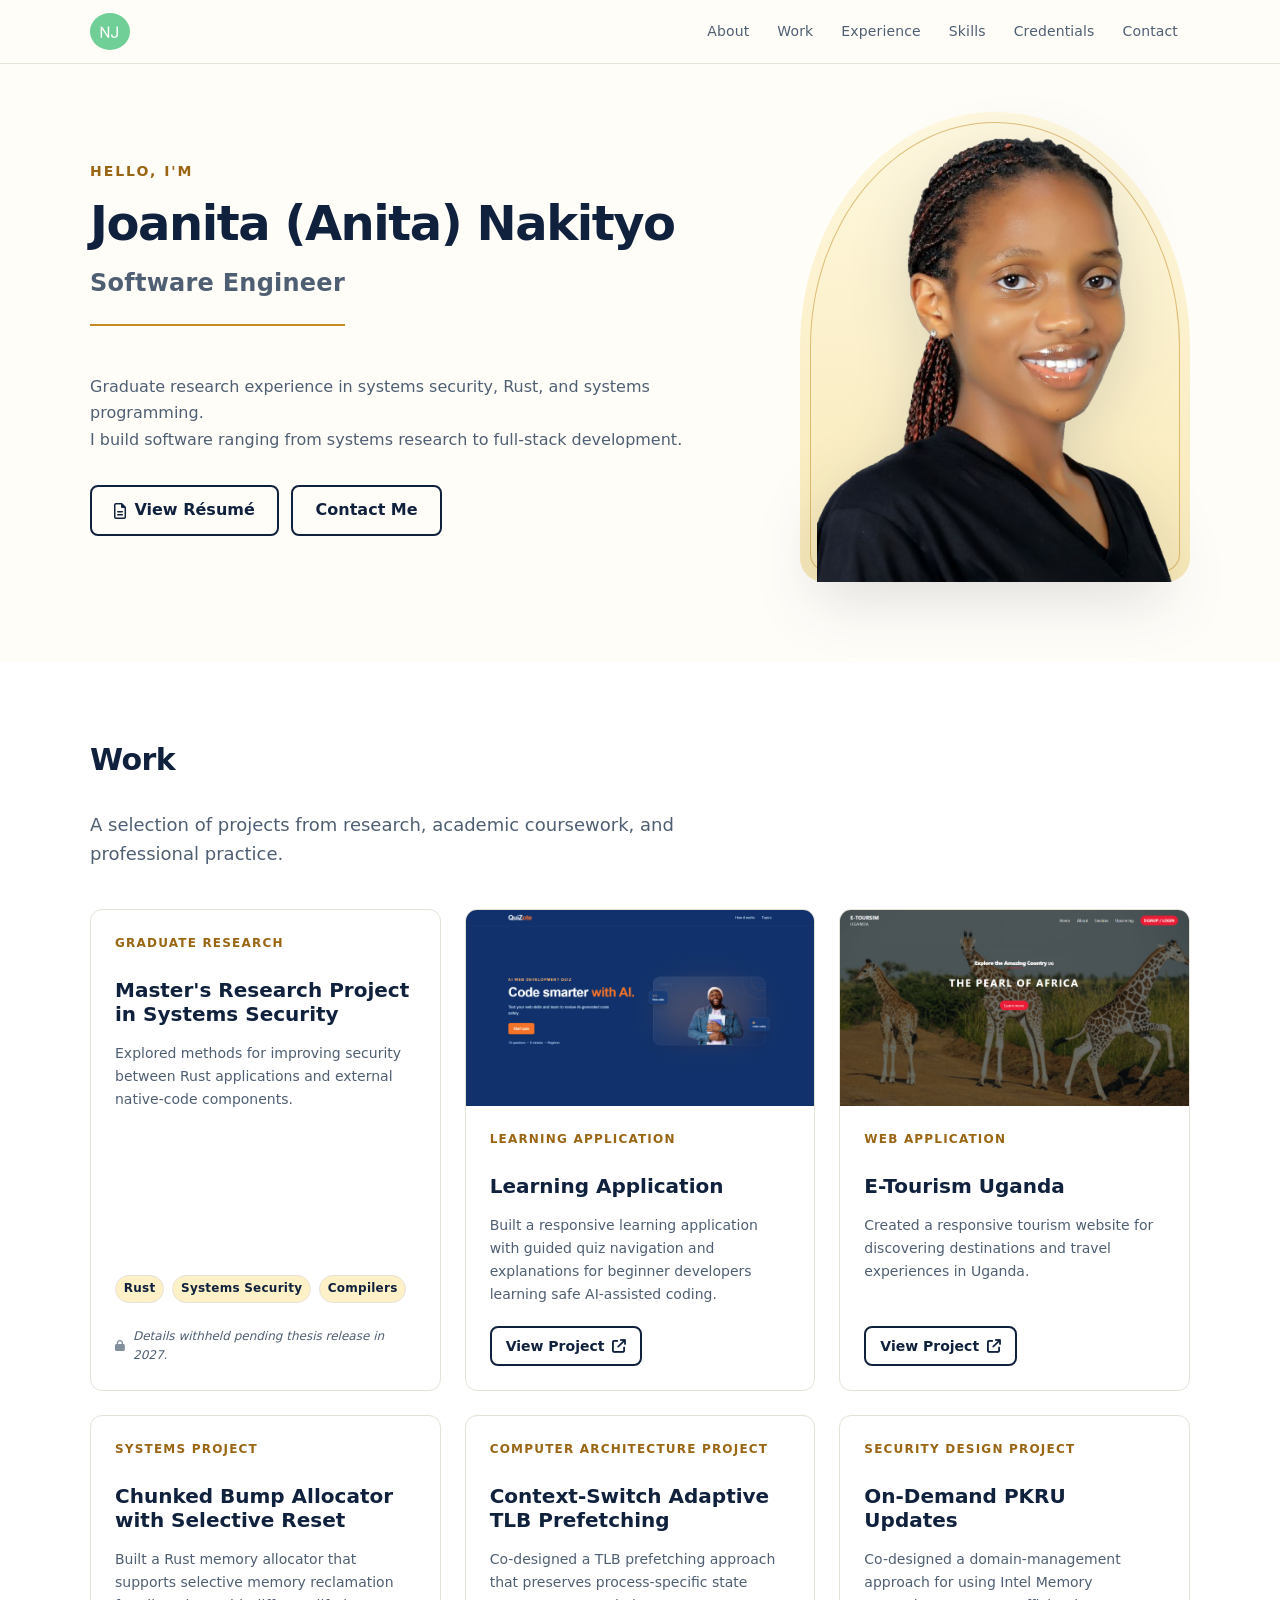
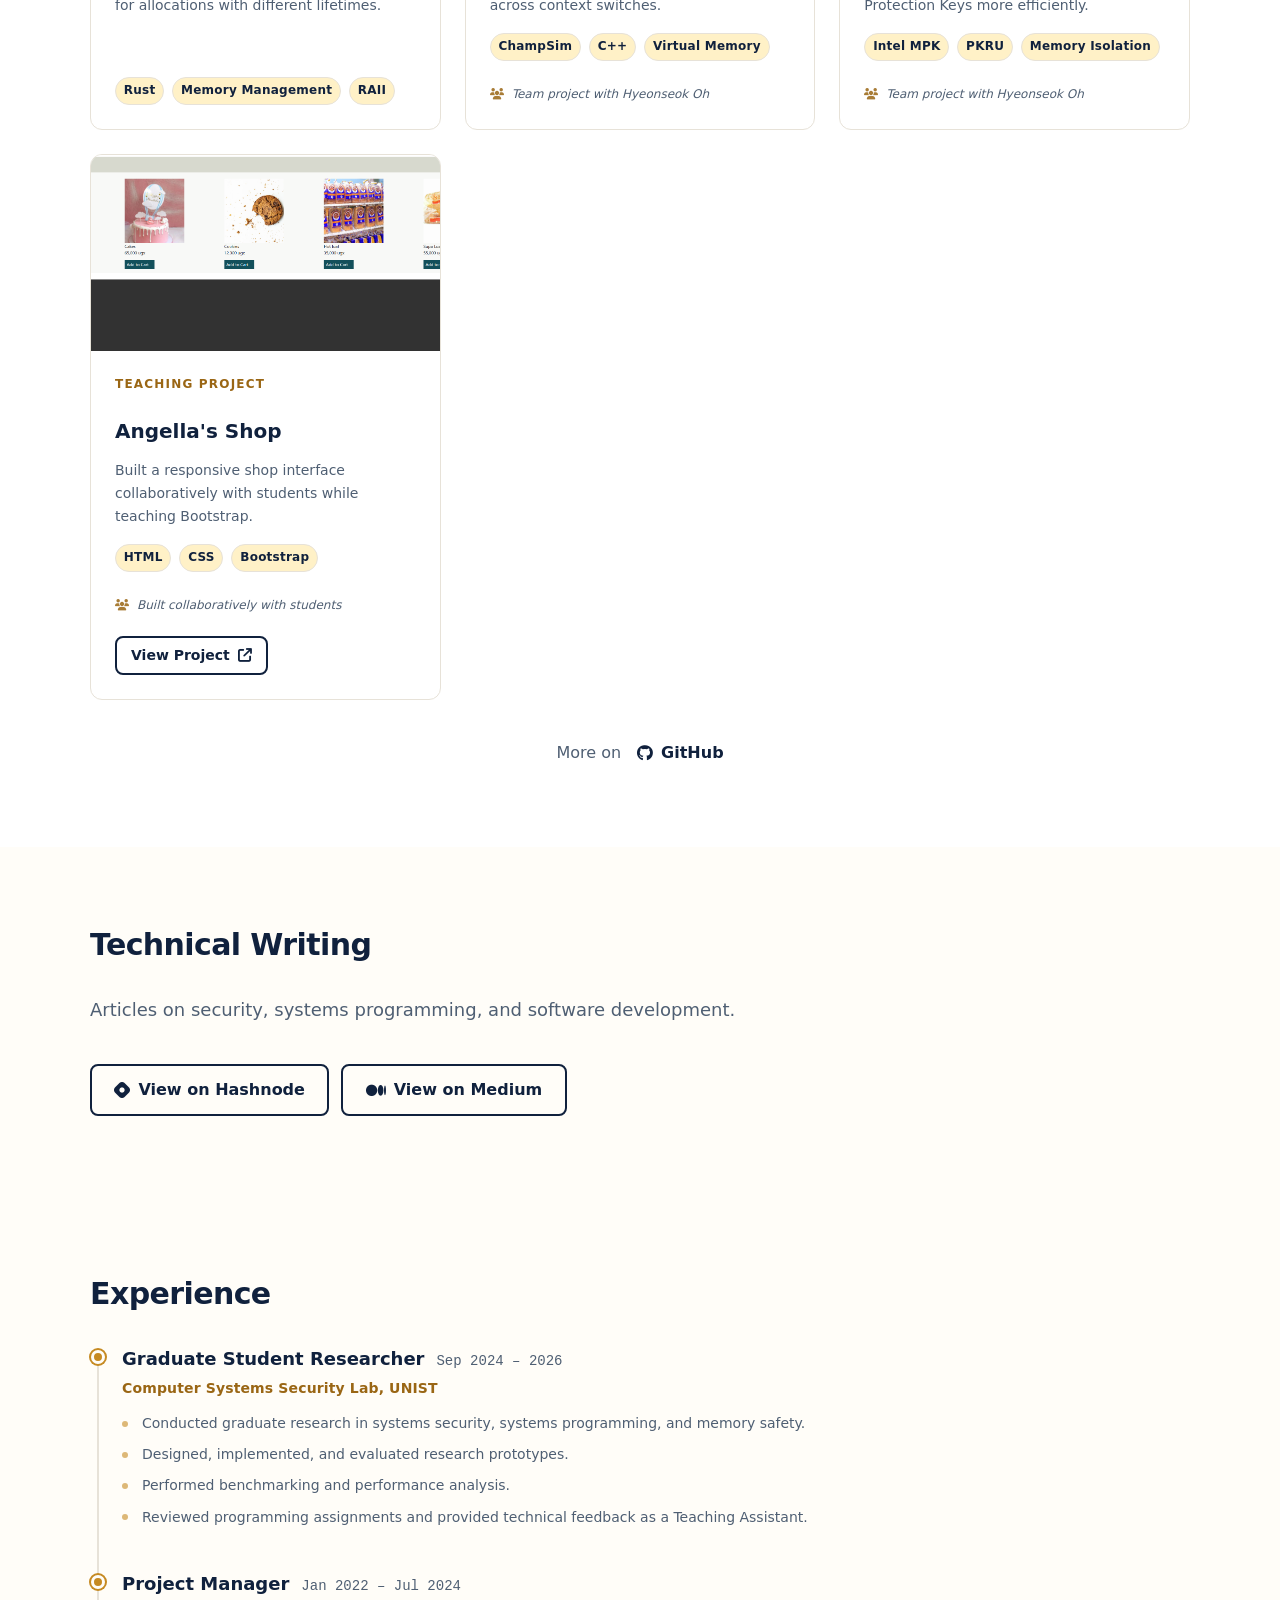
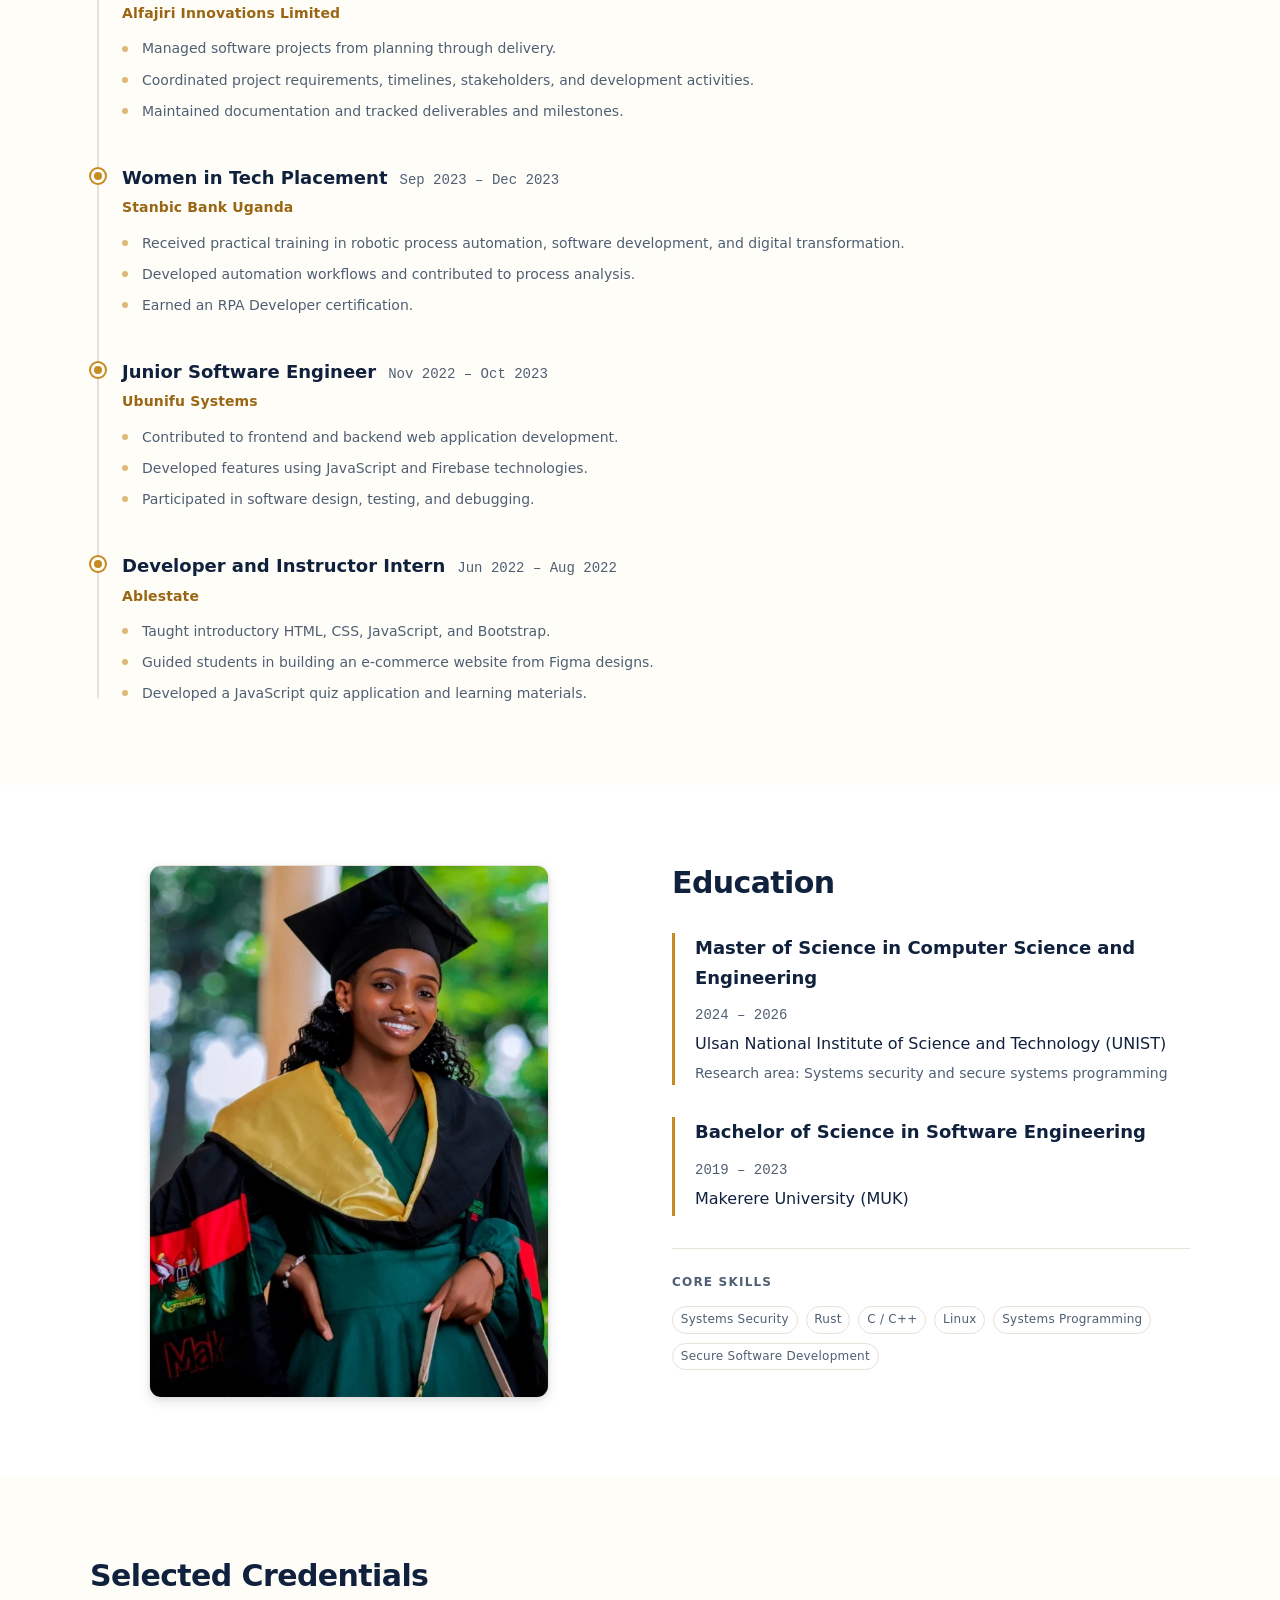
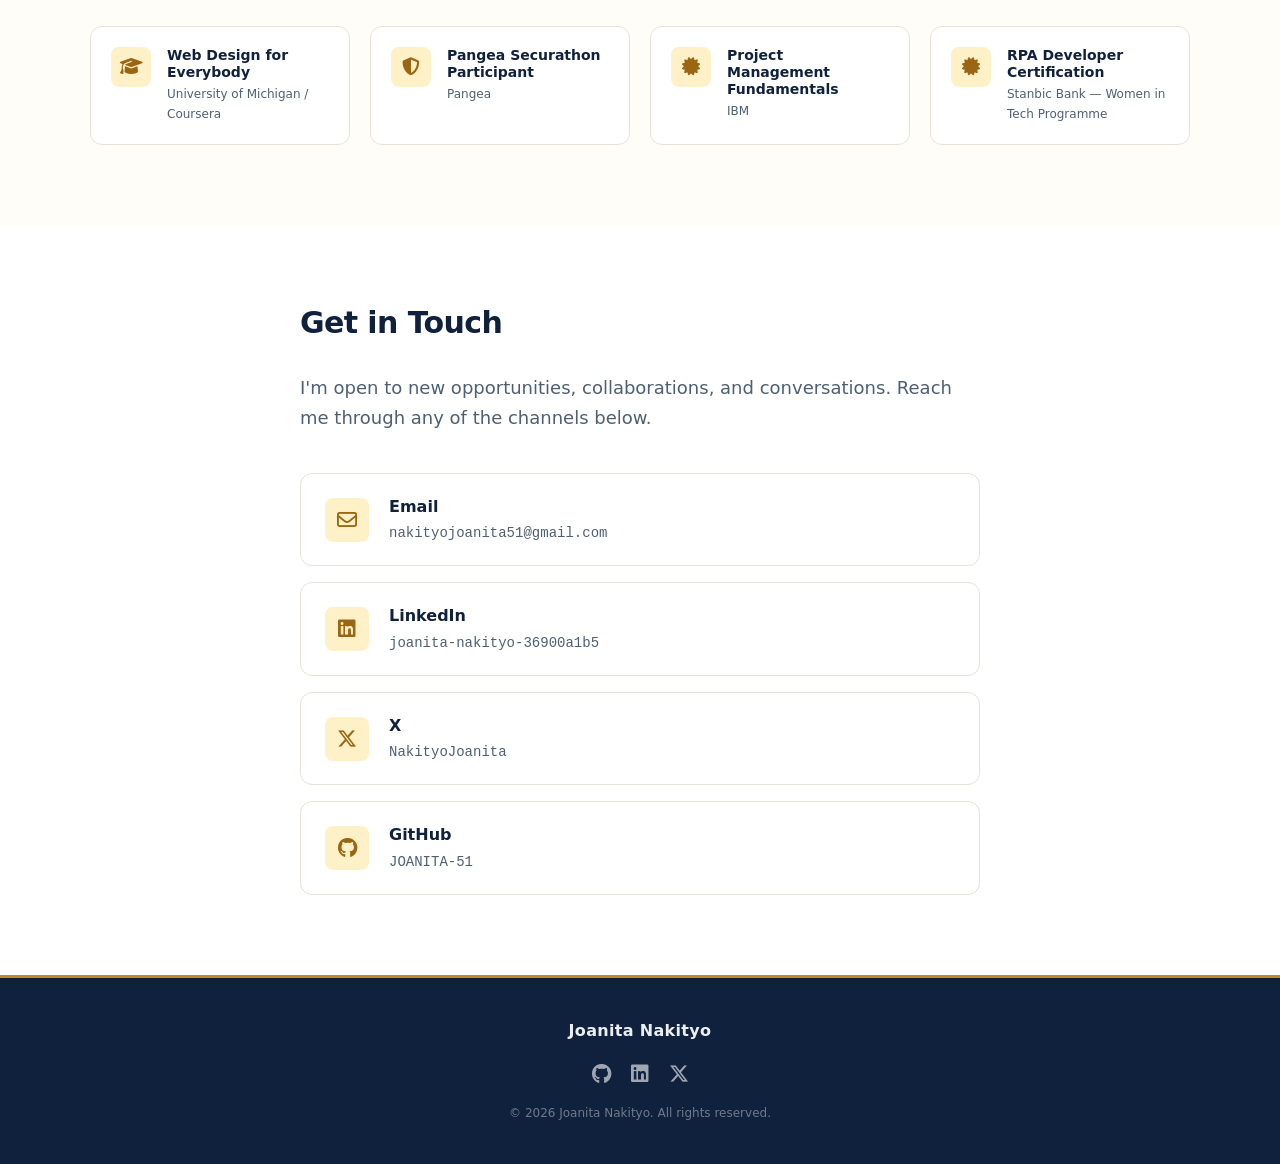
==== commit 26bc9e25: "Add the the quizote project" ====
--- a/index.html
+++ b/index.html
@@ -92,7 +92,7 @@
 
           <div class="intro-actions">
             <a
-              href="assets/documents/Joanita_Nakityo_Resume.pdf"
+              href="assets/documents/Joanita_Nakityo_Systems_Software_Resume.pdf"
               class="btn btn-outline"
               target="_blank"
               rel="noopener noreferrer"
@@ -146,7 +146,7 @@
             </div>
           </article>
 
-          <!-- Schotrix -->
+          <!-- Schotrix 
           <article class="project-card" aria-labelledby="proj-schotrix-title">
             <div class="project-card-img-wrap">
               <img src="assets/images/schotrix.jpg" alt="Schotrix school booking application screenshot" class="project-img">
@@ -167,6 +167,24 @@
                 </a>
               </div>
             </div>
+          </article> -->
+
+          <!-- Quizote -->
+          <article class="project-card" aria-labelledby="proj-quizote-title">
+            <div class="project-card-img-wrap">
+              <img src="assets/images/quizote.png" alt="Quizote AI-assisted web development quiz application" class="project-img">
+            </div>
+            <div class="project-card-body">
+              <span class="project-category">Learning Application</span>
+              <h3 id="proj-quizote-title" class="project-title">Learning Application</h3>
+              <p class="project-desc">Built a responsive learning application with guided quiz navigation  and explanations for beginner developers
+                learning safe AI-assisted coding.</p>
+              <div class="project-actions">
+                <a href="https://quizote.netlify.app/" class="btn btn-sm btn-outline" target="_blank" rel="noopener noreferrer">
+                  View Project <i class="fa-solid fa-arrow-up-right-from-square" aria-hidden="true"></i>
+                </a>
+              </div>
+            </div>
           </article>
 
           <!-- E-Tourism Uganda -->
@@ -175,7 +193,7 @@
               <img src="assets/images/e-tourism-uganda.png" alt="E-Tourism Uganda application screenshot" class="project-img">
             </div>
             <div class="project-card-body">
-              <span class="project-category">Web Project</span>
+              <span class="project-category">Web Application</span>
               <h3 id="proj-etourism-title" class="project-title">E-Tourism Uganda</h3>
               <p class="project-desc">Created a responsive tourism website for discovering destinations and travel experiences in Uganda.</p>
               <div class="project-actions">
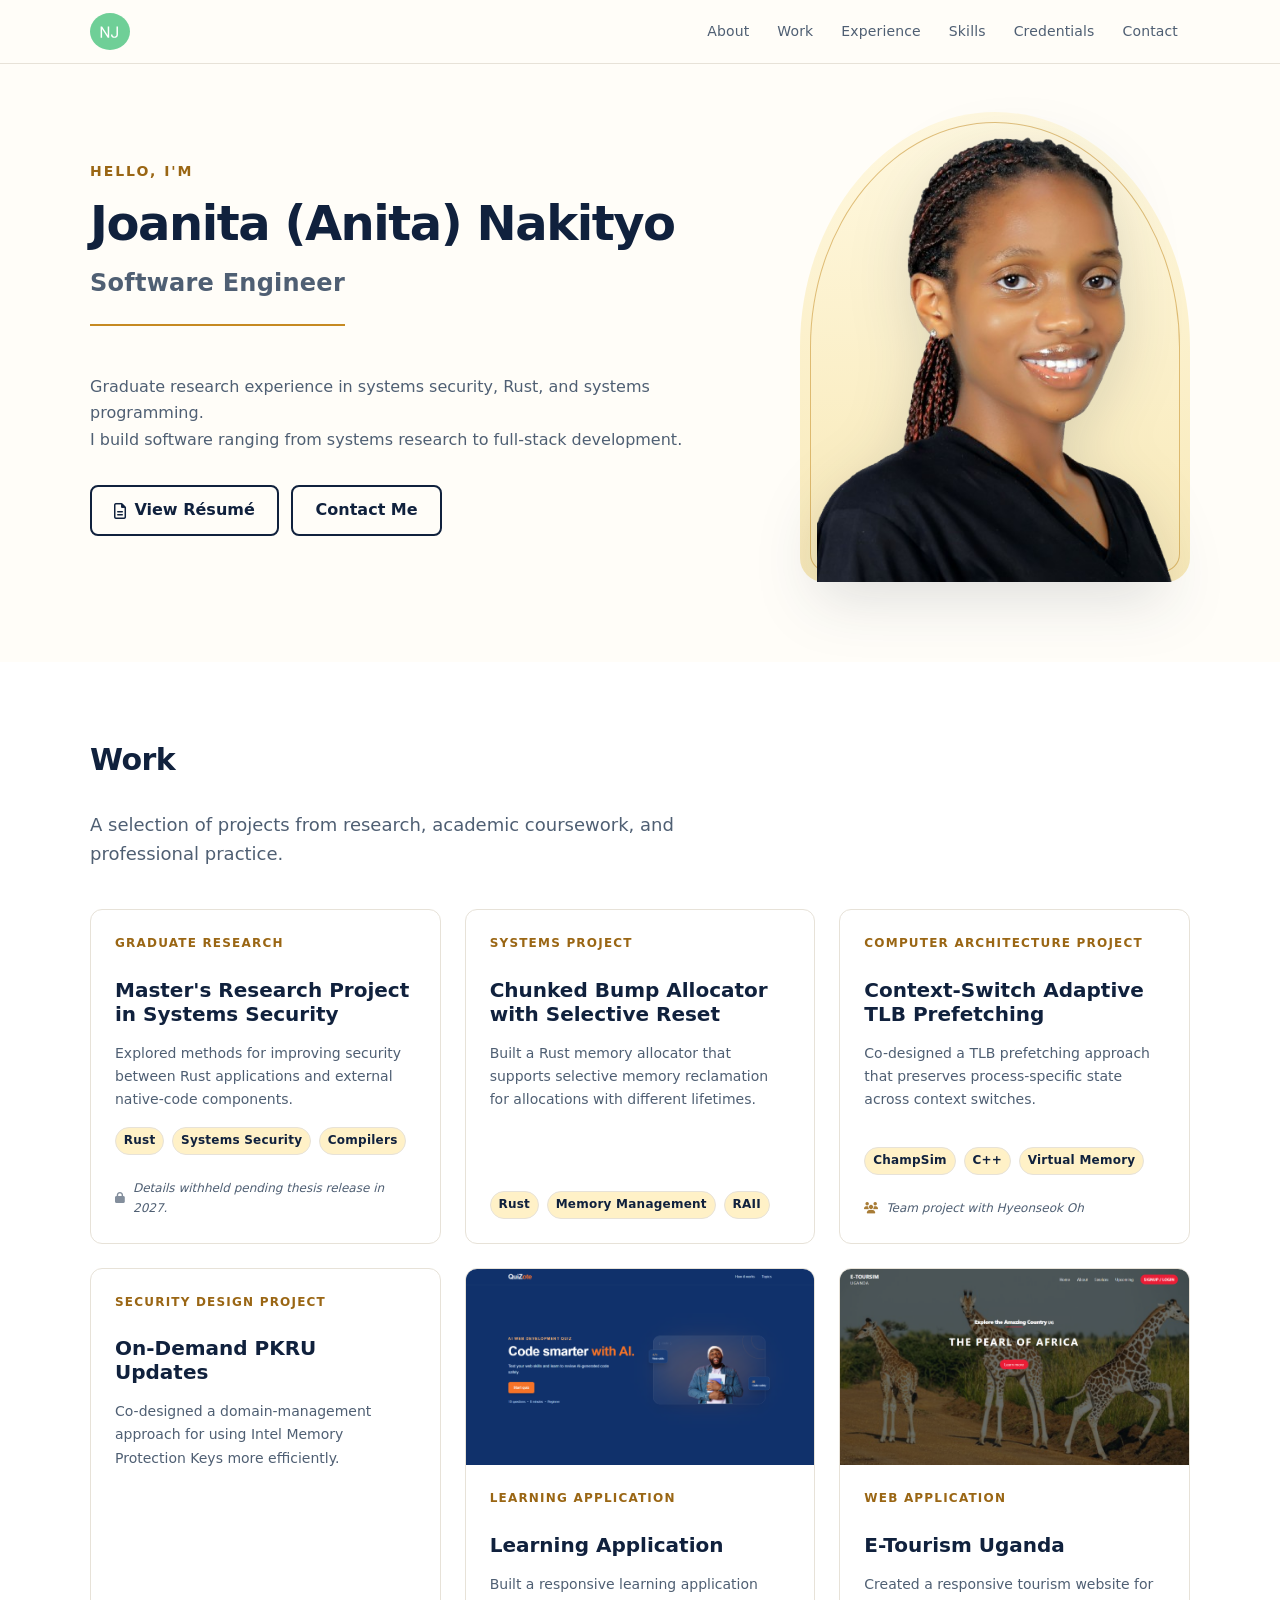
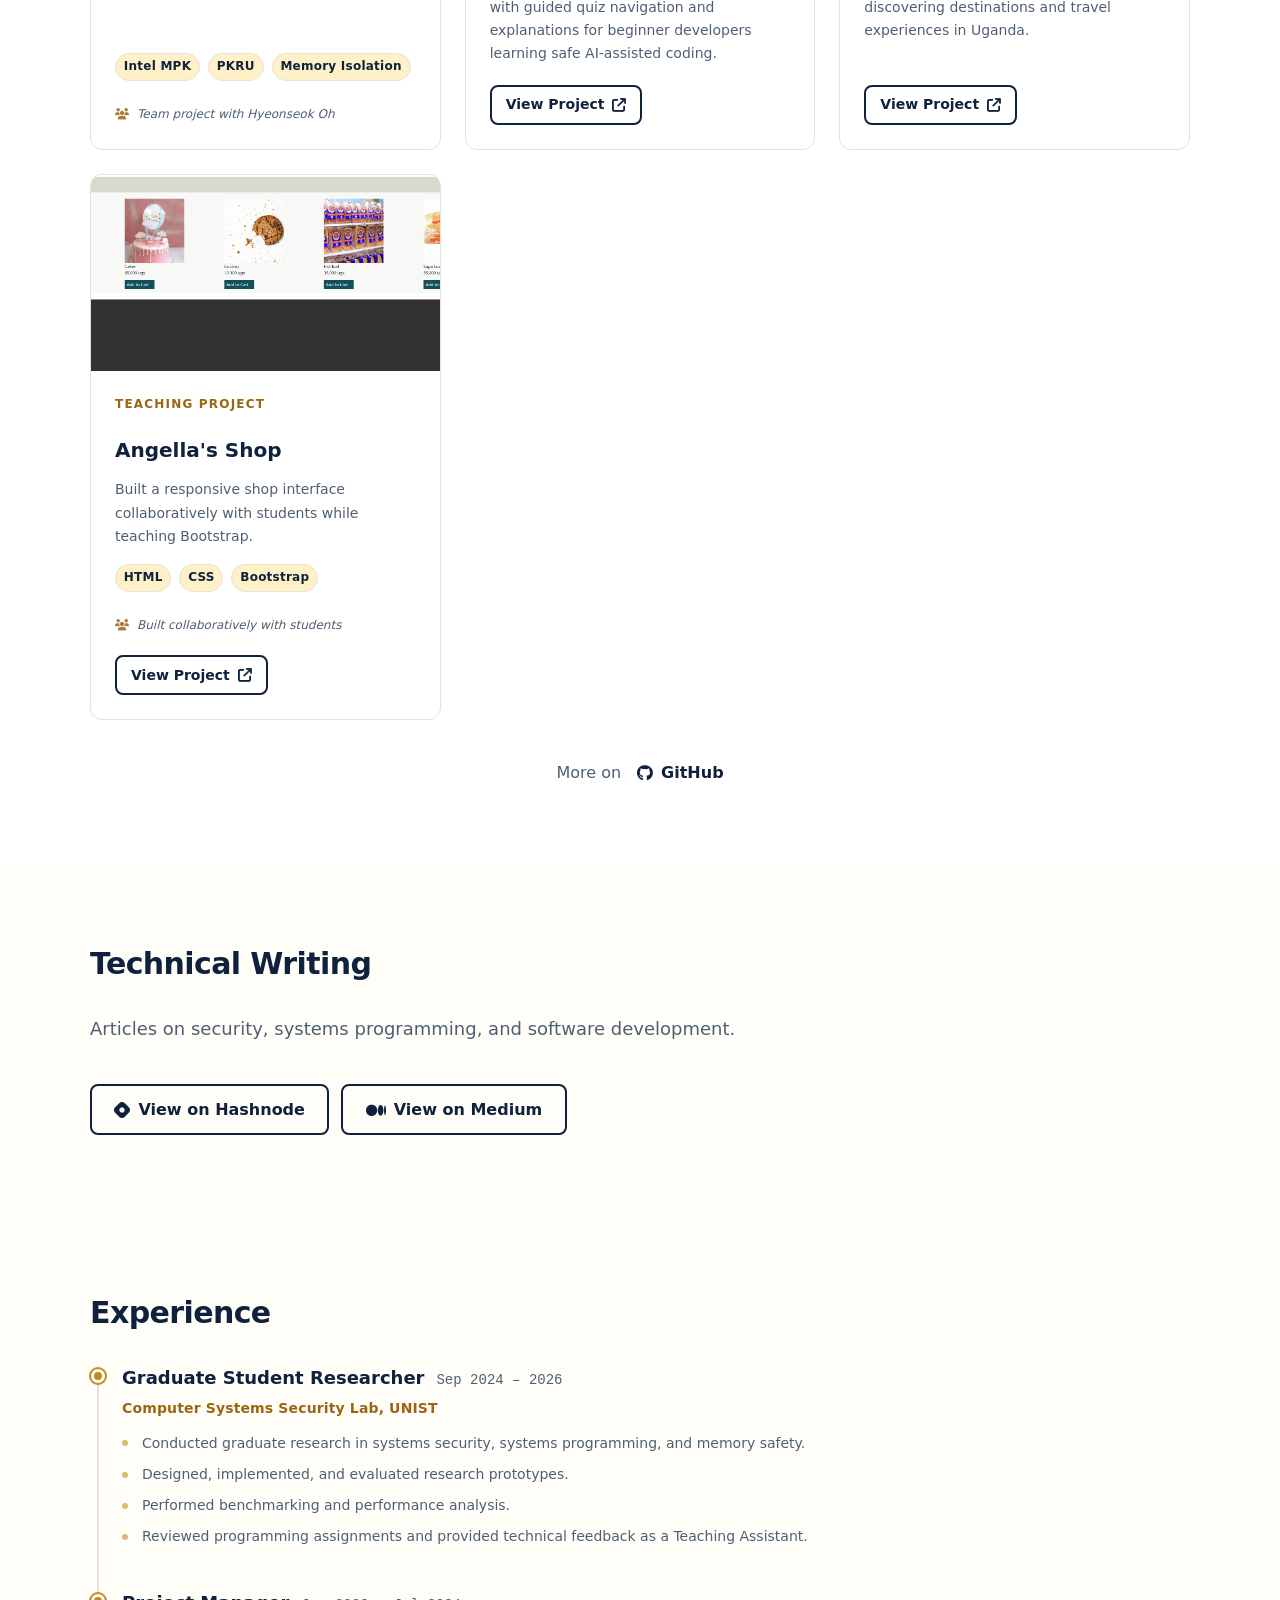
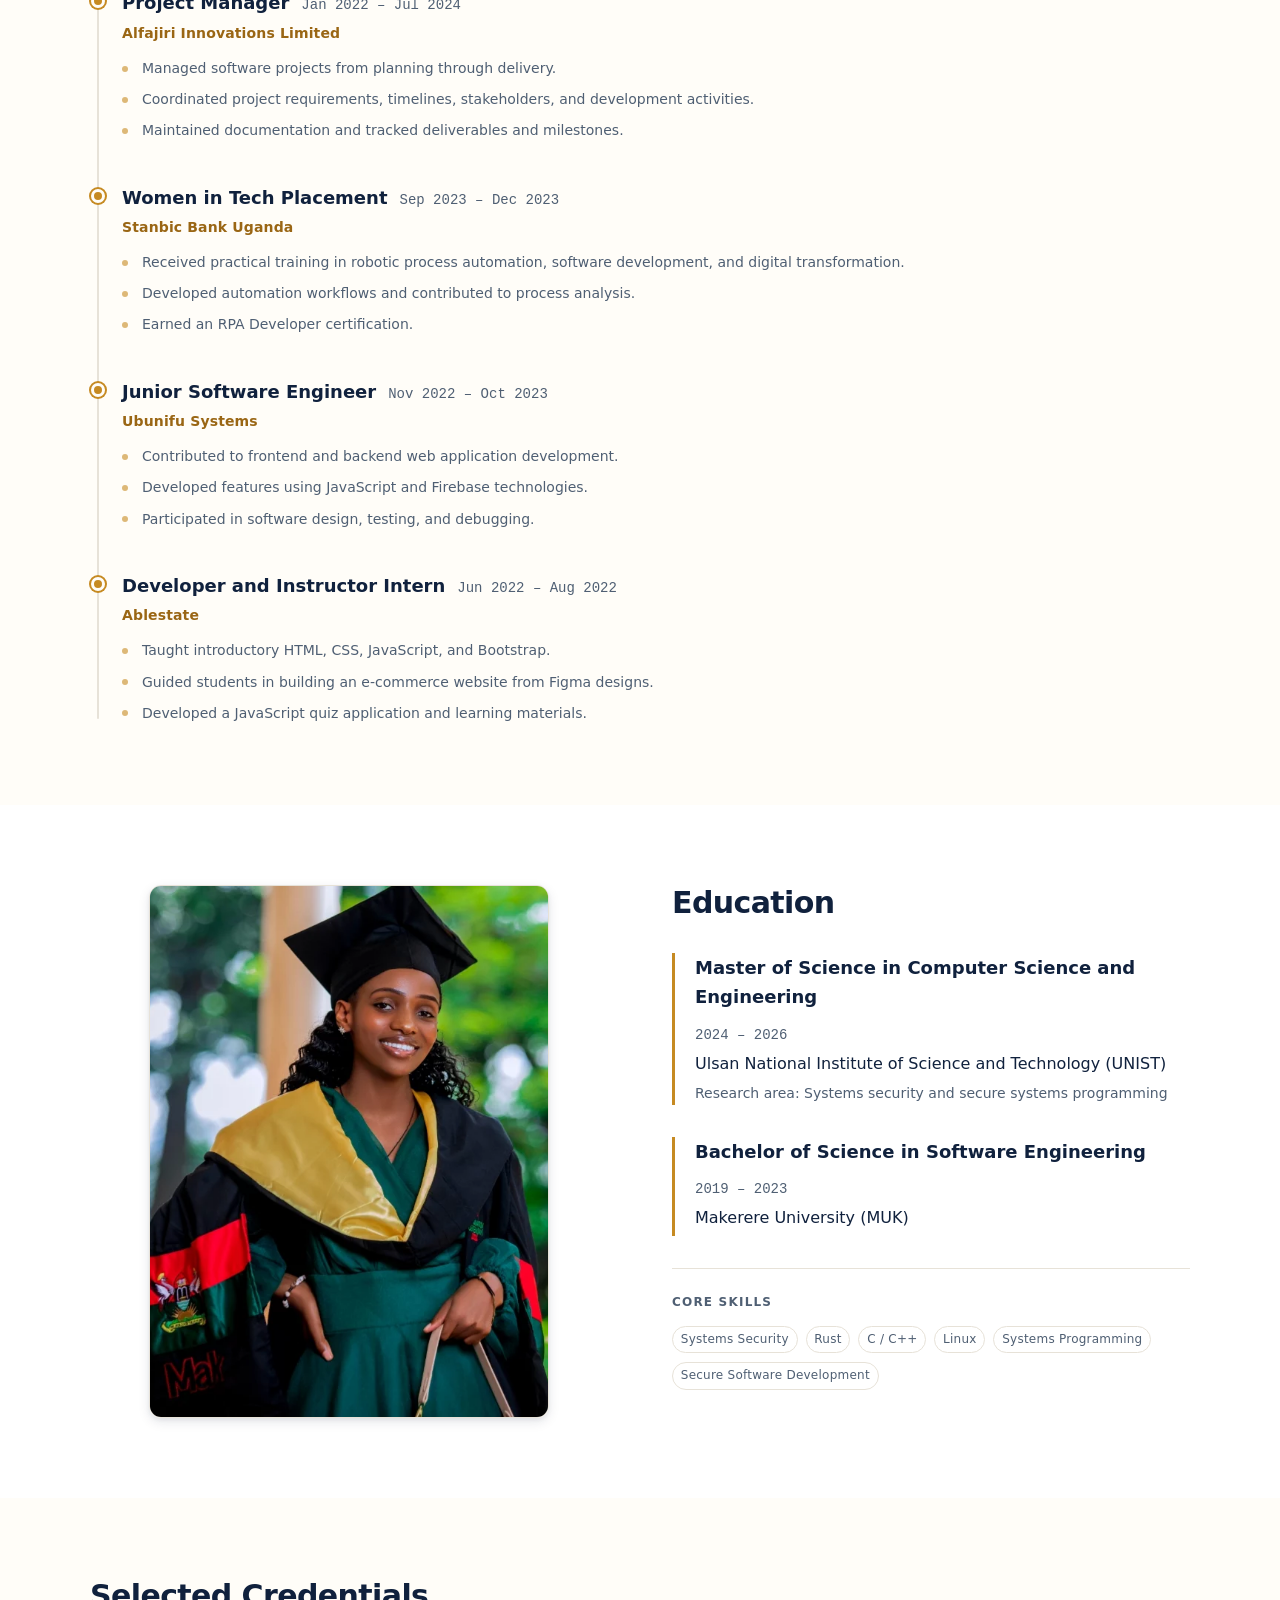
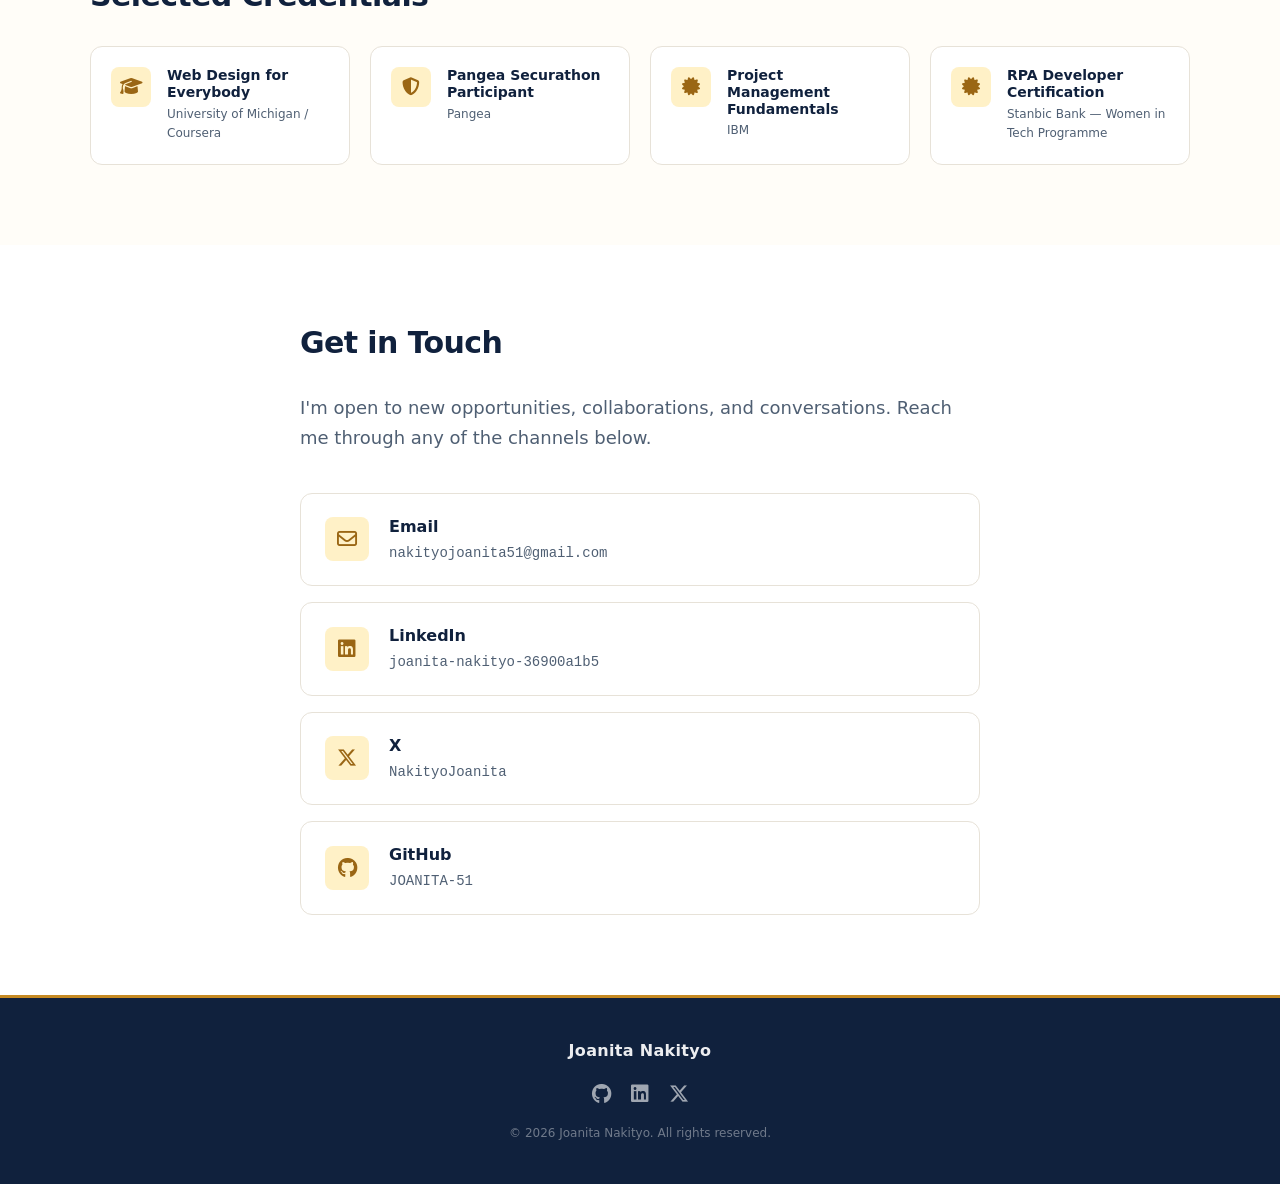
==== commit 3fa28a86: "Add project cards for the technical projects" ====
--- a/index.html
+++ b/index.html
@@ -146,64 +146,7 @@
             </div>
           </article>
 
-          <!-- Schotrix 
-          <article class="project-card" aria-labelledby="proj-schotrix-title">
-            <div class="project-card-img-wrap">
-              <img src="assets/images/schotrix.jpg" alt="Schotrix school booking application screenshot" class="project-img">
-            </div>
-            <div class="project-card-body">
-              <span class="project-category">Web Application</span>
-              <h3 id="proj-schotrix-title" class="project-title">Schotrix</h3>
-              <p class="project-desc">Built a responsive school booking and scheduling application using the MERN stack.</p>
-              <ul class="tag-list" aria-label="Technologies">
-                <li class="tag">MongoDB</li>
-                <li class="tag">Express</li>
-                <li class="tag">React</li>
-                <li class="tag">Node.js</li>
-              </ul>
-              <div class="project-actions">
-                <a href="https://schotrix.netlify.app/" class="btn btn-sm btn-outline" target="_blank" rel="noopener noreferrer">
-                  View Project <i class="fa-solid fa-arrow-up-right-from-square" aria-hidden="true"></i>
-                </a>
-              </div>
-            </div>
-          </article> -->
-
-          <!-- Quizote -->
-          <article class="project-card" aria-labelledby="proj-quizote-title">
-            <div class="project-card-img-wrap">
-              <img src="assets/images/quizote.png" alt="Quizote AI-assisted web development quiz application" class="project-img">
-            </div>
-            <div class="project-card-body">
-              <span class="project-category">Learning Application</span>
-              <h3 id="proj-quizote-title" class="project-title">Learning Application</h3>
-              <p class="project-desc">Built a responsive learning application with guided quiz navigation  and explanations for beginner developers
-                learning safe AI-assisted coding.</p>
-              <div class="project-actions">
-                <a href="https://quizote.netlify.app/" class="btn btn-sm btn-outline" target="_blank" rel="noopener noreferrer">
-                  View Project <i class="fa-solid fa-arrow-up-right-from-square" aria-hidden="true"></i>
-                </a>
-              </div>
-            </div>
-          </article>
-
-          <!-- E-Tourism Uganda -->
-          <article class="project-card" aria-labelledby="proj-etourism-title">
-            <div class="project-card-img-wrap">
-              <img src="assets/images/e-tourism-uganda.png" alt="E-Tourism Uganda application screenshot" class="project-img">
-            </div>
-            <div class="project-card-body">
-              <span class="project-category">Web Application</span>
-              <h3 id="proj-etourism-title" class="project-title">E-Tourism Uganda</h3>
-              <p class="project-desc">Created a responsive tourism website for discovering destinations and travel experiences in Uganda.</p>
-              <div class="project-actions">
-                <a href="https://e-tourism-uganda.netlify.app/" class="btn btn-sm btn-outline" target="_blank" rel="noopener noreferrer">
-                  View Project <i class="fa-solid fa-arrow-up-right-from-square" aria-hidden="true"></i>
-                </a>
-              </div>
-            </div>
-          </article>
-
+         
           <!-- Chunked Bump Allocator with Selective Reset -->
           <article class="project-card" aria-labelledby="proj-allocator-title">
             <div class="project-card-body">
@@ -251,6 +194,64 @@
                 <i class="fa-solid fa-users" aria-hidden="true"></i>
                 Team project with Hyeonseok Oh
               </p>
+            </div>
+          </article>
+
+           <!-- Schotrix 
+          <article class="project-card" aria-labelledby="proj-schotrix-title">
+            <div class="project-card-img-wrap">
+              <img src="assets/images/schotrix.jpg" alt="Schotrix school booking application screenshot" class="project-img">
+            </div>
+            <div class="project-card-body">
+              <span class="project-category">Web Application</span>
+              <h3 id="proj-schotrix-title" class="project-title">Schotrix</h3>
+              <p class="project-desc">Built a responsive school booking and scheduling application using the MERN stack.</p>
+              <ul class="tag-list" aria-label="Technologies">
+                <li class="tag">MongoDB</li>
+                <li class="tag">Express</li>
+                <li class="tag">React</li>
+                <li class="tag">Node.js</li>
+              </ul>
+              <div class="project-actions">
+                <a href="https://schotrix.netlify.app/" class="btn btn-sm btn-outline" target="_blank" rel="noopener noreferrer">
+                  View Project <i class="fa-solid fa-arrow-up-right-from-square" aria-hidden="true"></i>
+                </a>
+              </div>
+            </div>
+          </article> -->
+
+          <!-- Quizote -->
+          <article class="project-card" aria-labelledby="proj-quizote-title">
+            <div class="project-card-img-wrap">
+              <img src="assets/images/quizote.png" alt=" AI-assisted web development quiz application" class="project-img">
+            </div>
+            <div class="project-card-body">
+              <span class="project-category">Learning Application</span>
+              <h3 id="proj-quizote-title" class="project-title">Learning Application</h3>
+              <p class="project-desc">Built a responsive learning application with guided quiz navigation  and explanations for beginner developers
+                learning safe AI-assisted coding.</p>
+              <div class="project-actions">
+                <a href="https://ai-code-quiz.netlify.app/" class="btn btn-sm btn-outline" target="_blank" rel="noopener noreferrer">
+                  View Project <i class="fa-solid fa-arrow-up-right-from-square" aria-hidden="true"></i>
+                </a>
+              </div>
+            </div>
+          </article>
+
+          <!-- E-Tourism Uganda -->
+          <article class="project-card" aria-labelledby="proj-etourism-title">
+            <div class="project-card-img-wrap">
+              <img src="assets/images/e-tourism-uganda.png" alt="E-Tourism Uganda application screenshot" class="project-img">
+            </div>
+            <div class="project-card-body">
+              <span class="project-category">Web Application</span>
+              <h3 id="proj-etourism-title" class="project-title">E-Tourism Uganda</h3>
+              <p class="project-desc">Created a responsive tourism website for discovering destinations and travel experiences in Uganda.</p>
+              <div class="project-actions">
+                <a href="https://e-tourism-uganda.netlify.app/" class="btn btn-sm btn-outline" target="_blank" rel="noopener noreferrer">
+                  View Project <i class="fa-solid fa-arrow-up-right-from-square" aria-hidden="true"></i>
+                </a>
+              </div>
             </div>
           </article>
 
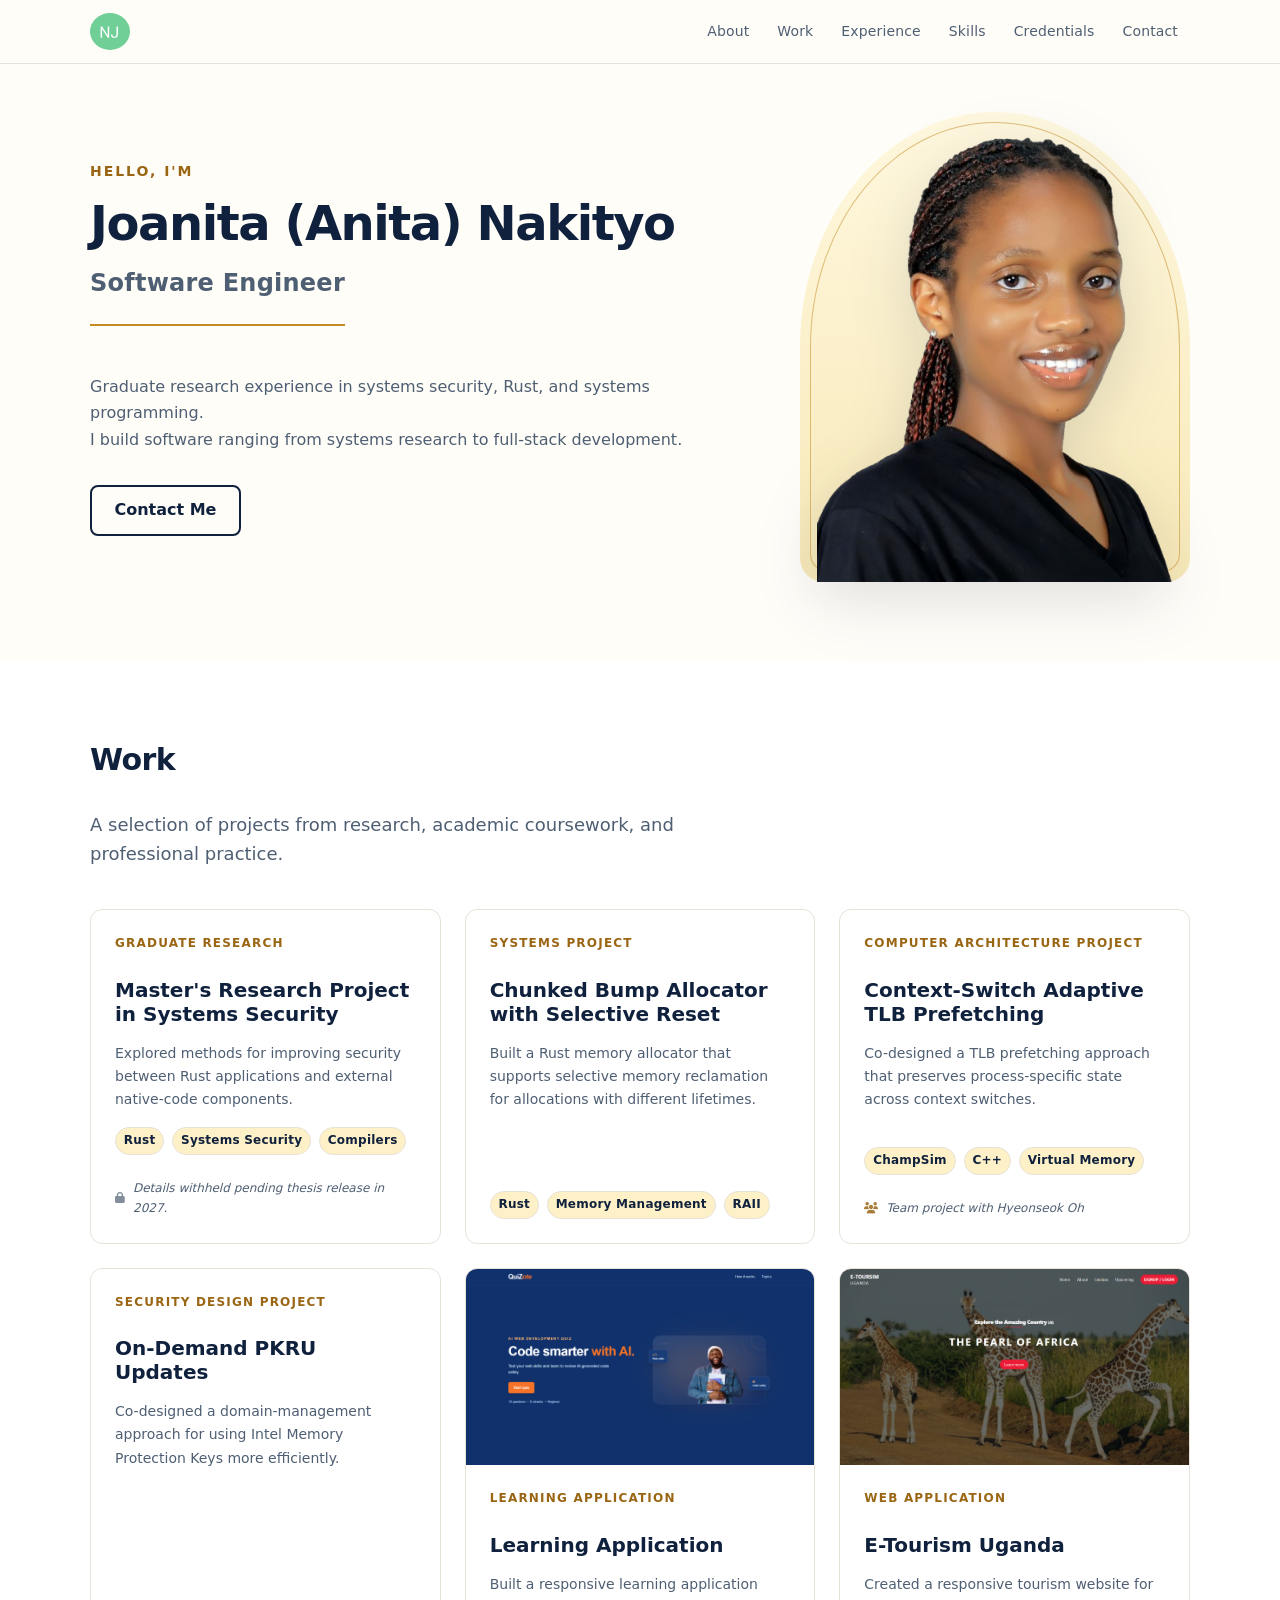
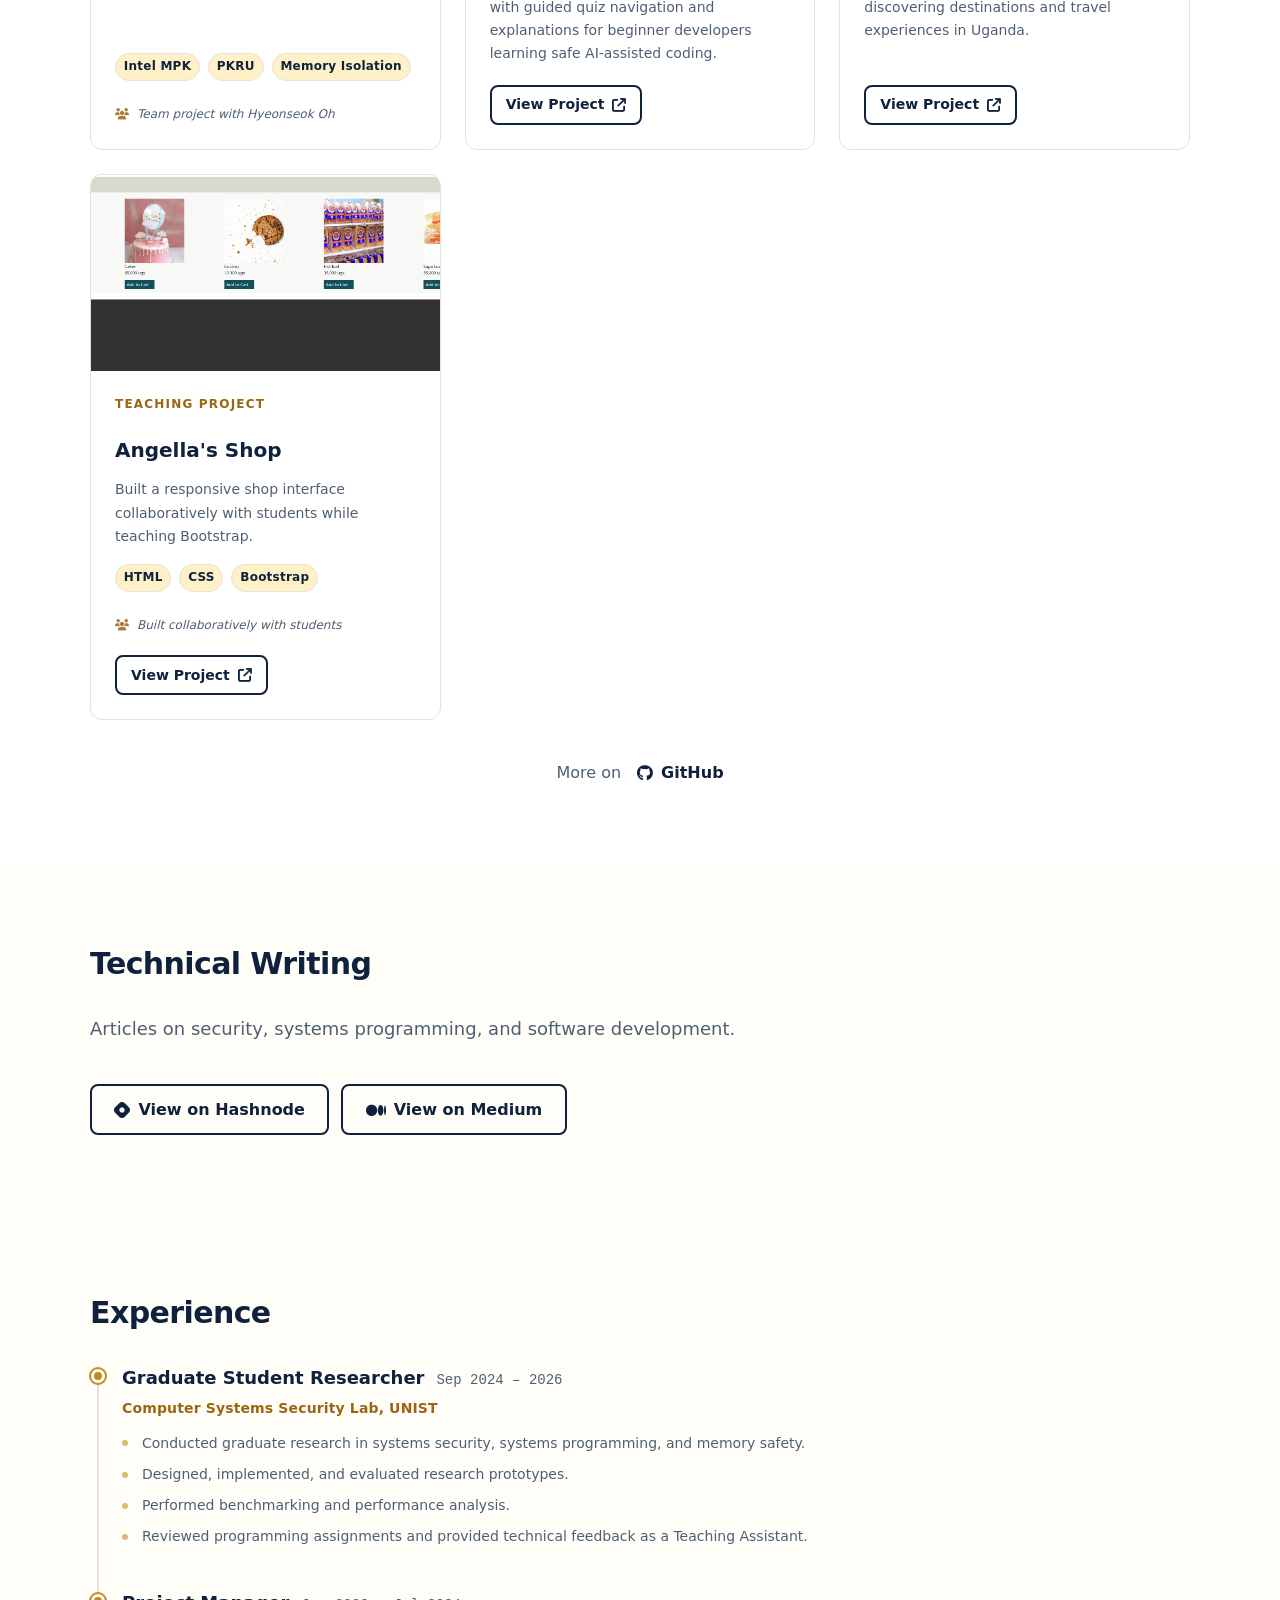
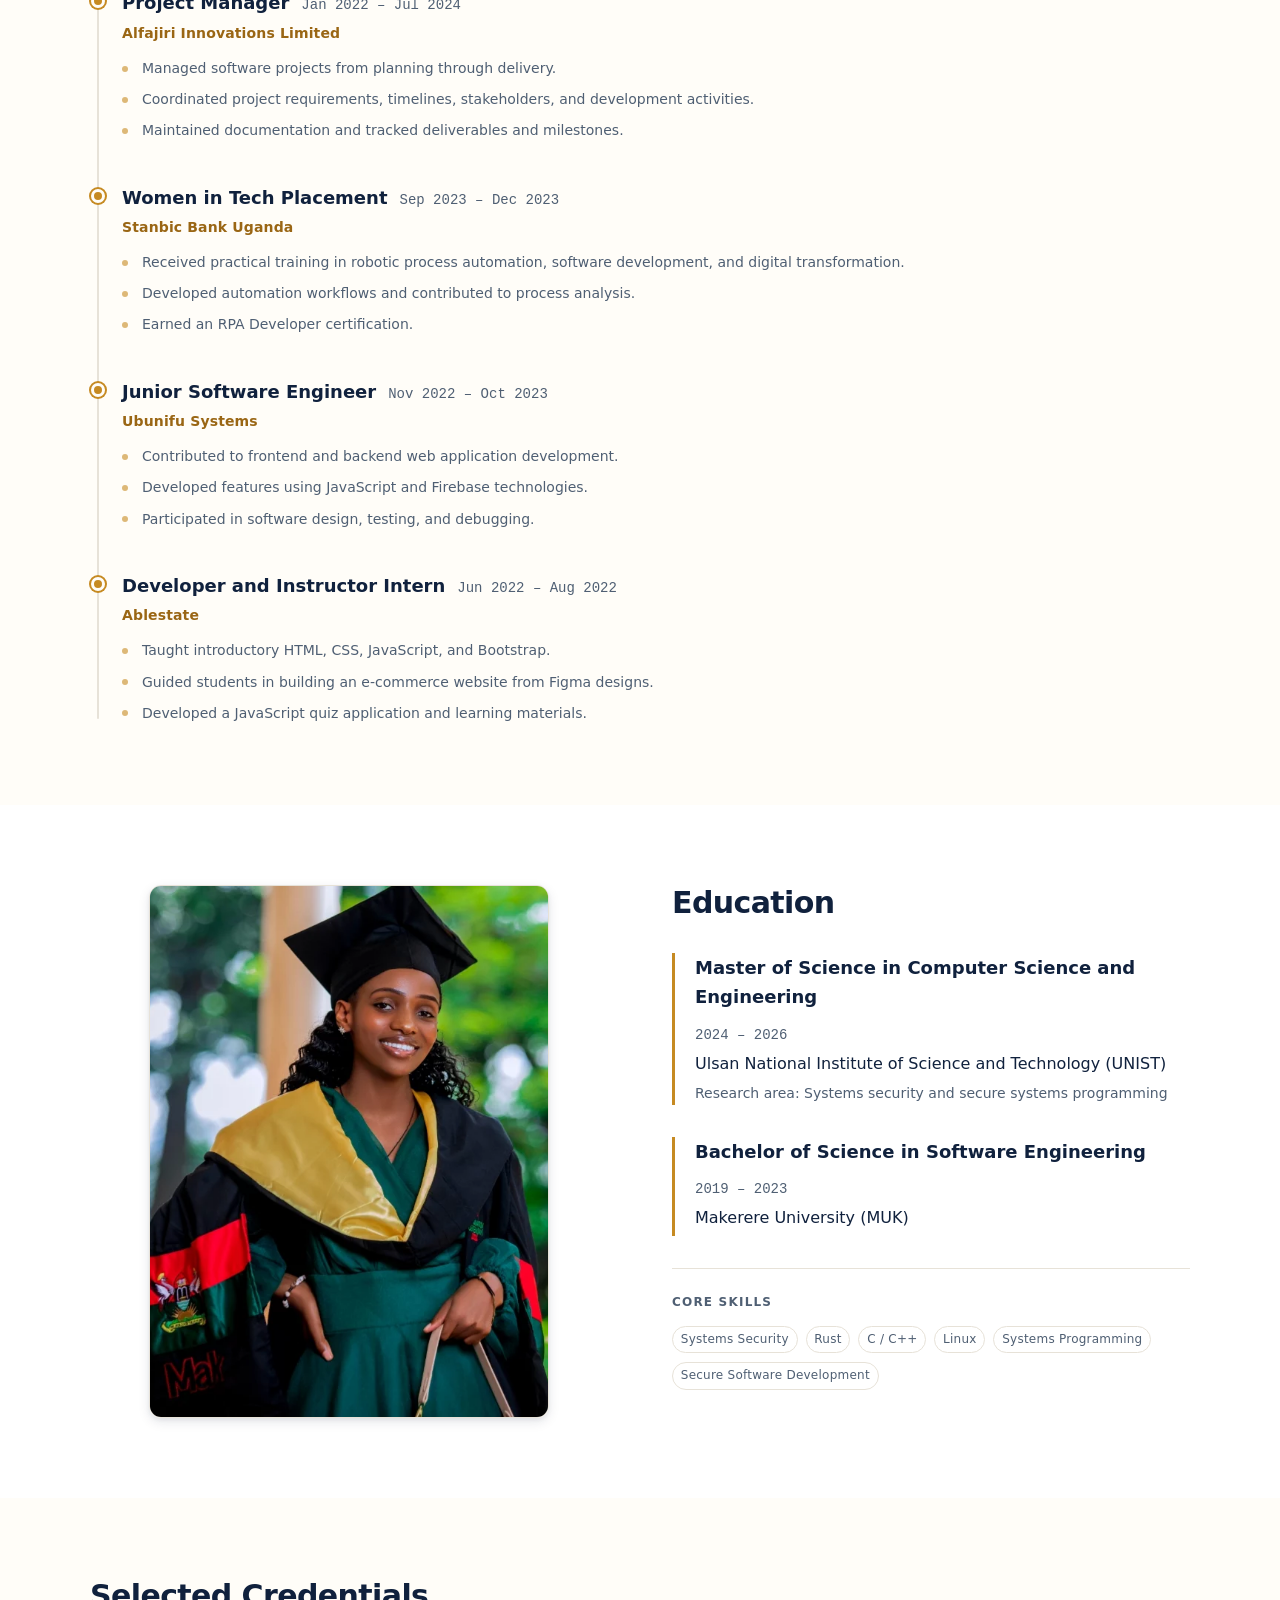
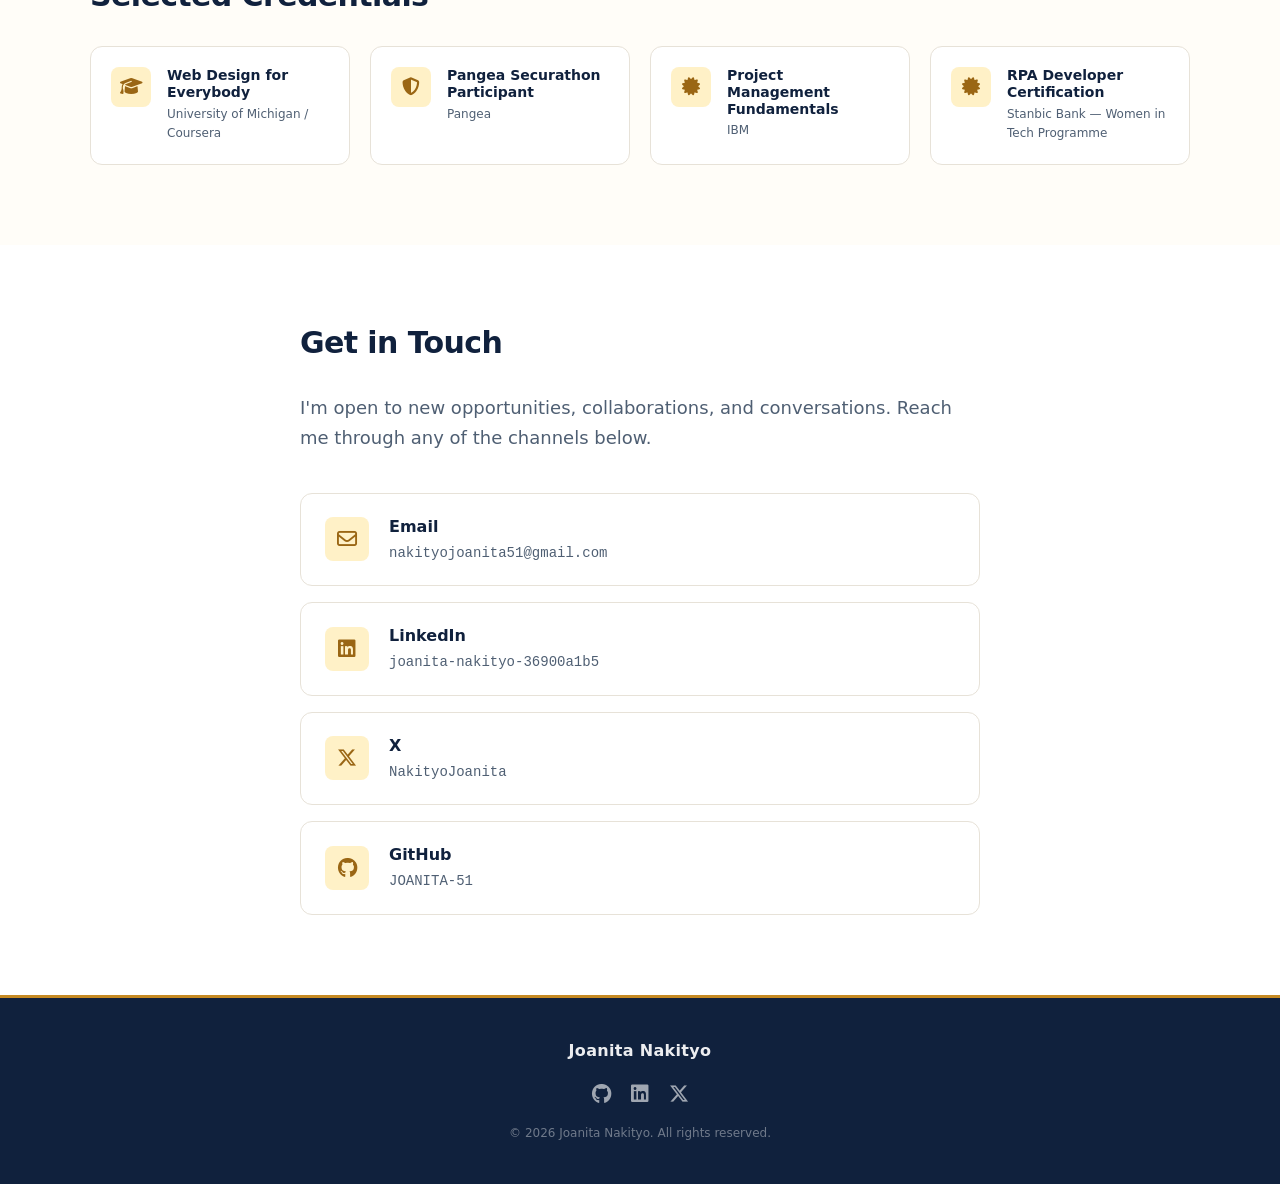
==== commit 40344104: "Comment out résumé link in index.html Commented out the link to the résumé while keeping the contact" ====
--- a/index.html
+++ b/index.html
@@ -91,14 +91,14 @@
           </div>
 
           <div class="intro-actions">
-            <a
+            <!-- <a
               href="assets/documents/Joanita_Nakityo_Systems_Software_Resume.pdf"
               class="btn btn-outline"
               target="_blank"
               rel="noopener noreferrer"
             >
               <i class="fa-regular fa-file-lines" aria-hidden="true"></i> View Résumé
-            </a>
+            </a> -->
             <a href="#contact" class="btn btn-ghost">Contact Me</a>
           </div>
         </div>
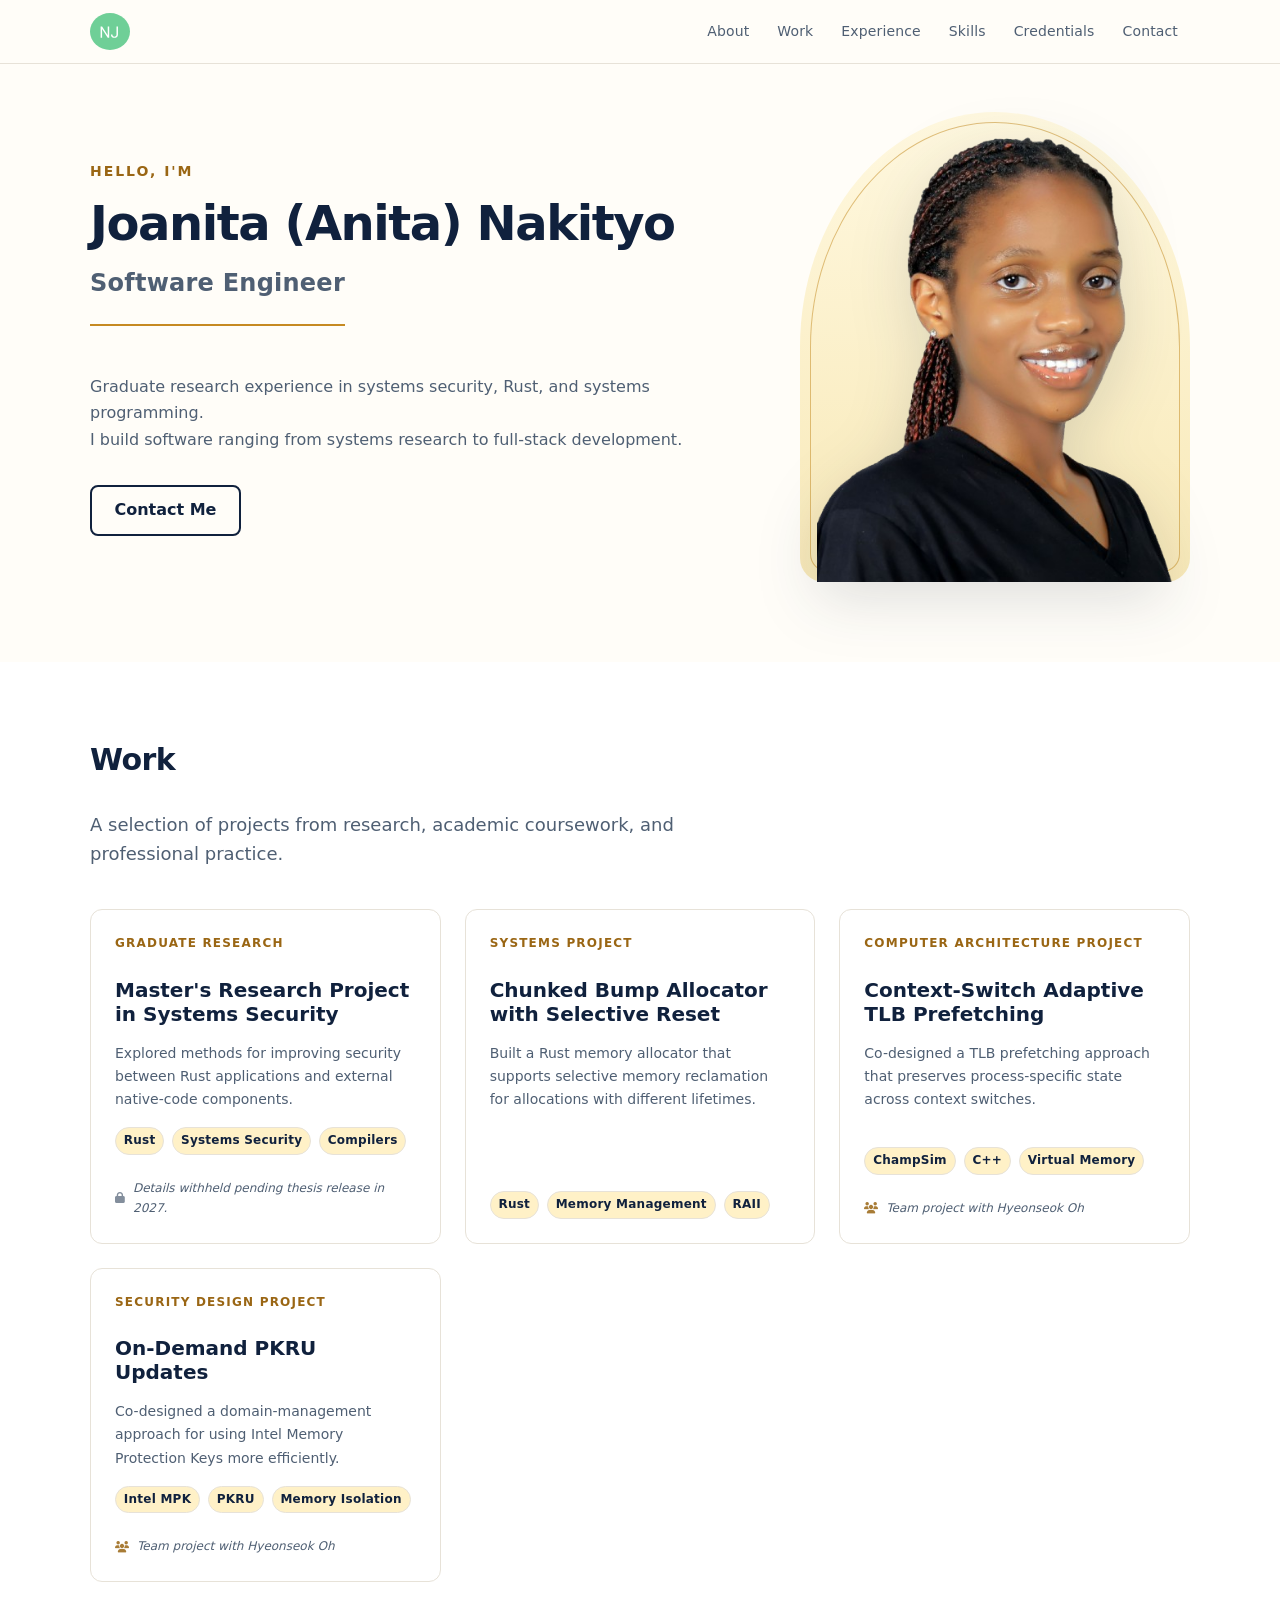
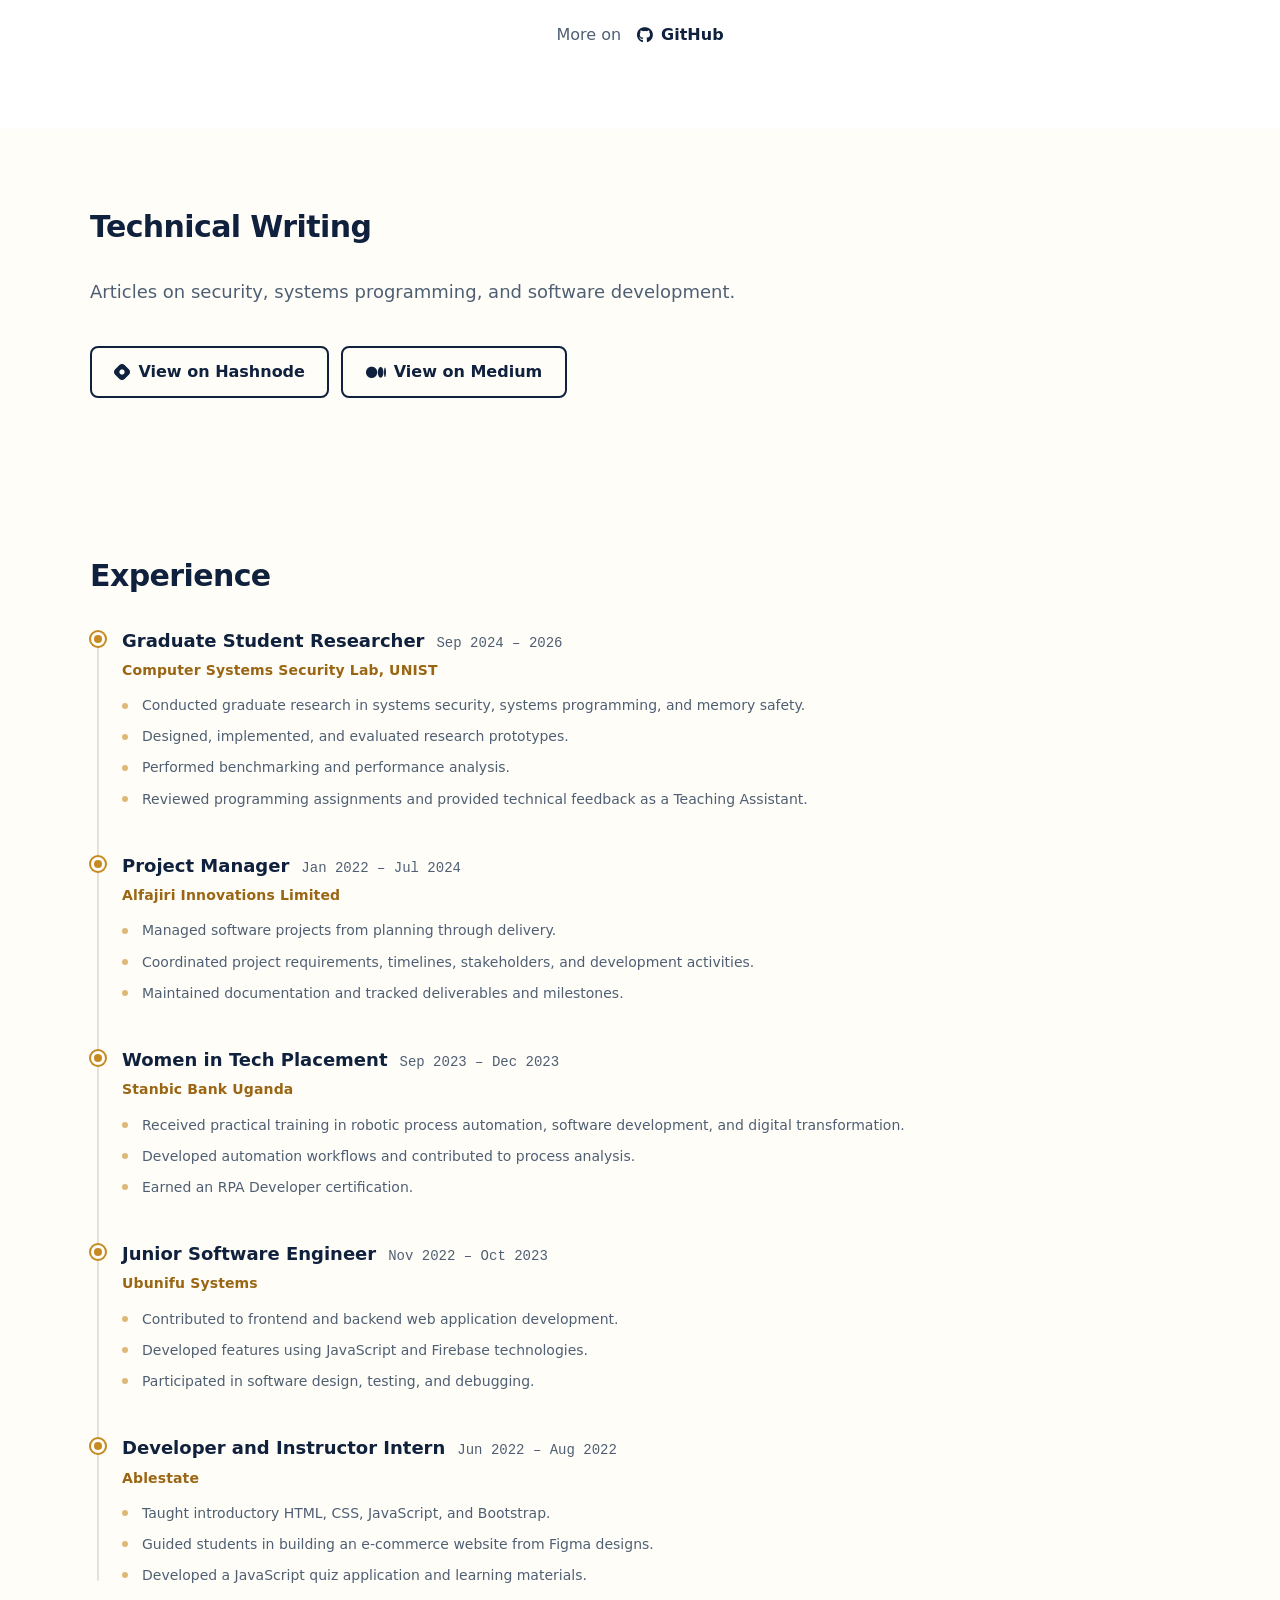
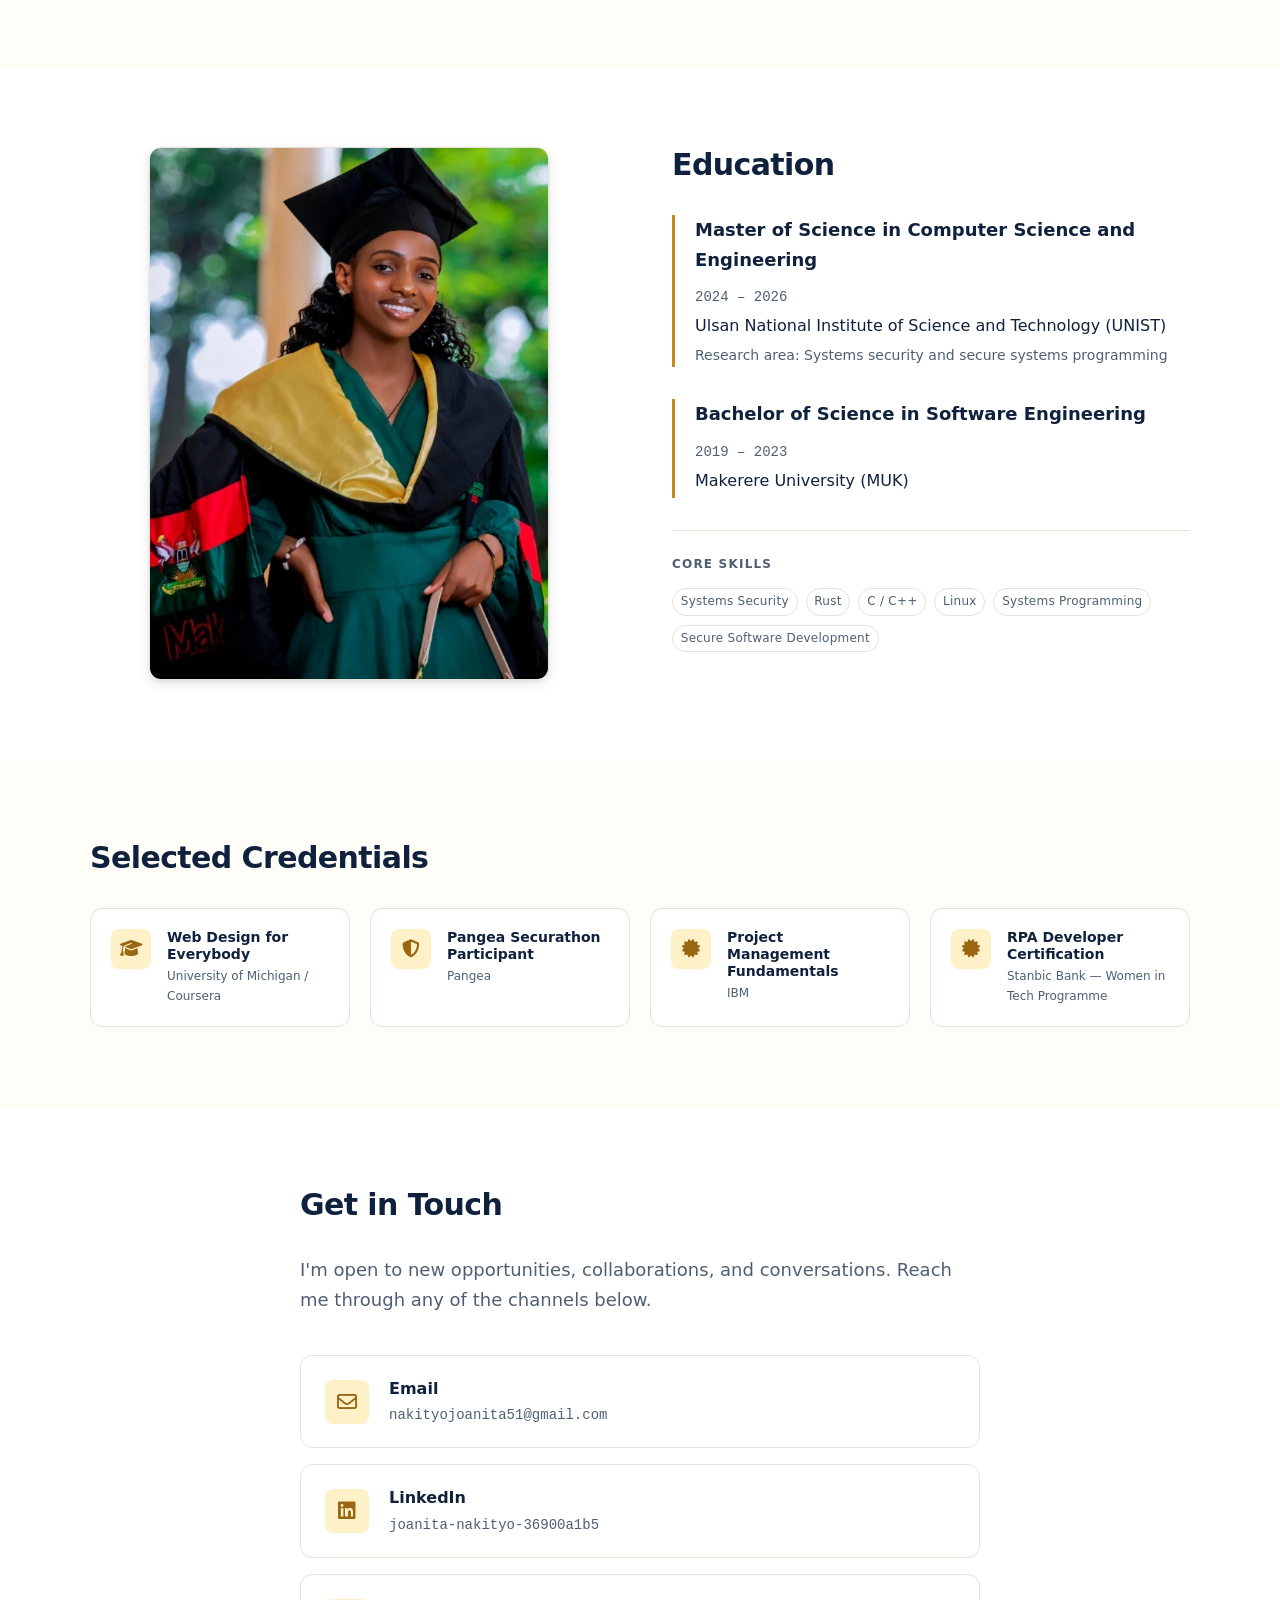
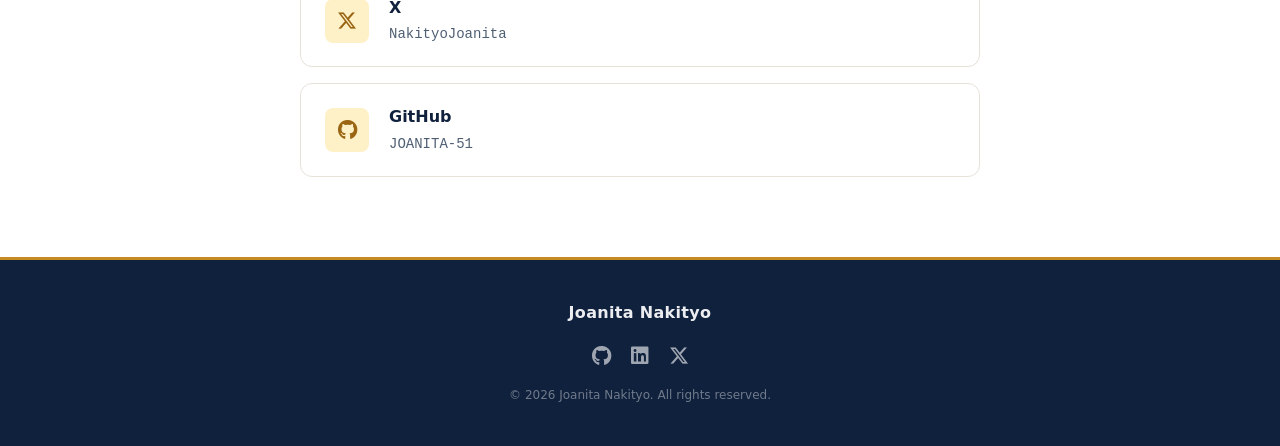
==== commit 1a70c058: "Comment out project cards in index.html" ====
--- a/index.html
+++ b/index.html
@@ -221,7 +221,7 @@
           </article> -->
 
           <!-- Quizote -->
-          <article class="project-card" aria-labelledby="proj-quizote-title">
+          <!-- <article class="project-card" aria-labelledby="proj-quizote-title">
             <div class="project-card-img-wrap">
               <img src="assets/images/quizote.png" alt=" AI-assisted web development quiz application" class="project-img">
             </div>
@@ -238,7 +238,7 @@
             </div>
           </article>
 
-          <!-- E-Tourism Uganda -->
+          <!-- E-Tourism Uganda 
           <article class="project-card" aria-labelledby="proj-etourism-title">
             <div class="project-card-img-wrap">
               <img src="assets/images/e-tourism-uganda.png" alt="E-Tourism Uganda application screenshot" class="project-img">
@@ -255,7 +255,7 @@
             </div>
           </article>
 
-          <!-- Angella's Shop -->
+          <!-- Angella's Shop
           <article class="project-card" aria-labelledby="proj-angella-title">
             <div class="project-card-img-wrap">
               <img src="assets/images/angella-shop.png" alt="e-commerce application screenshot" class="project-img">
@@ -279,7 +279,7 @@
                 </a>
               </div>
             </div>
-          </article>
+          </article> -->
 
         </div><!-- /.project-grid -->
 
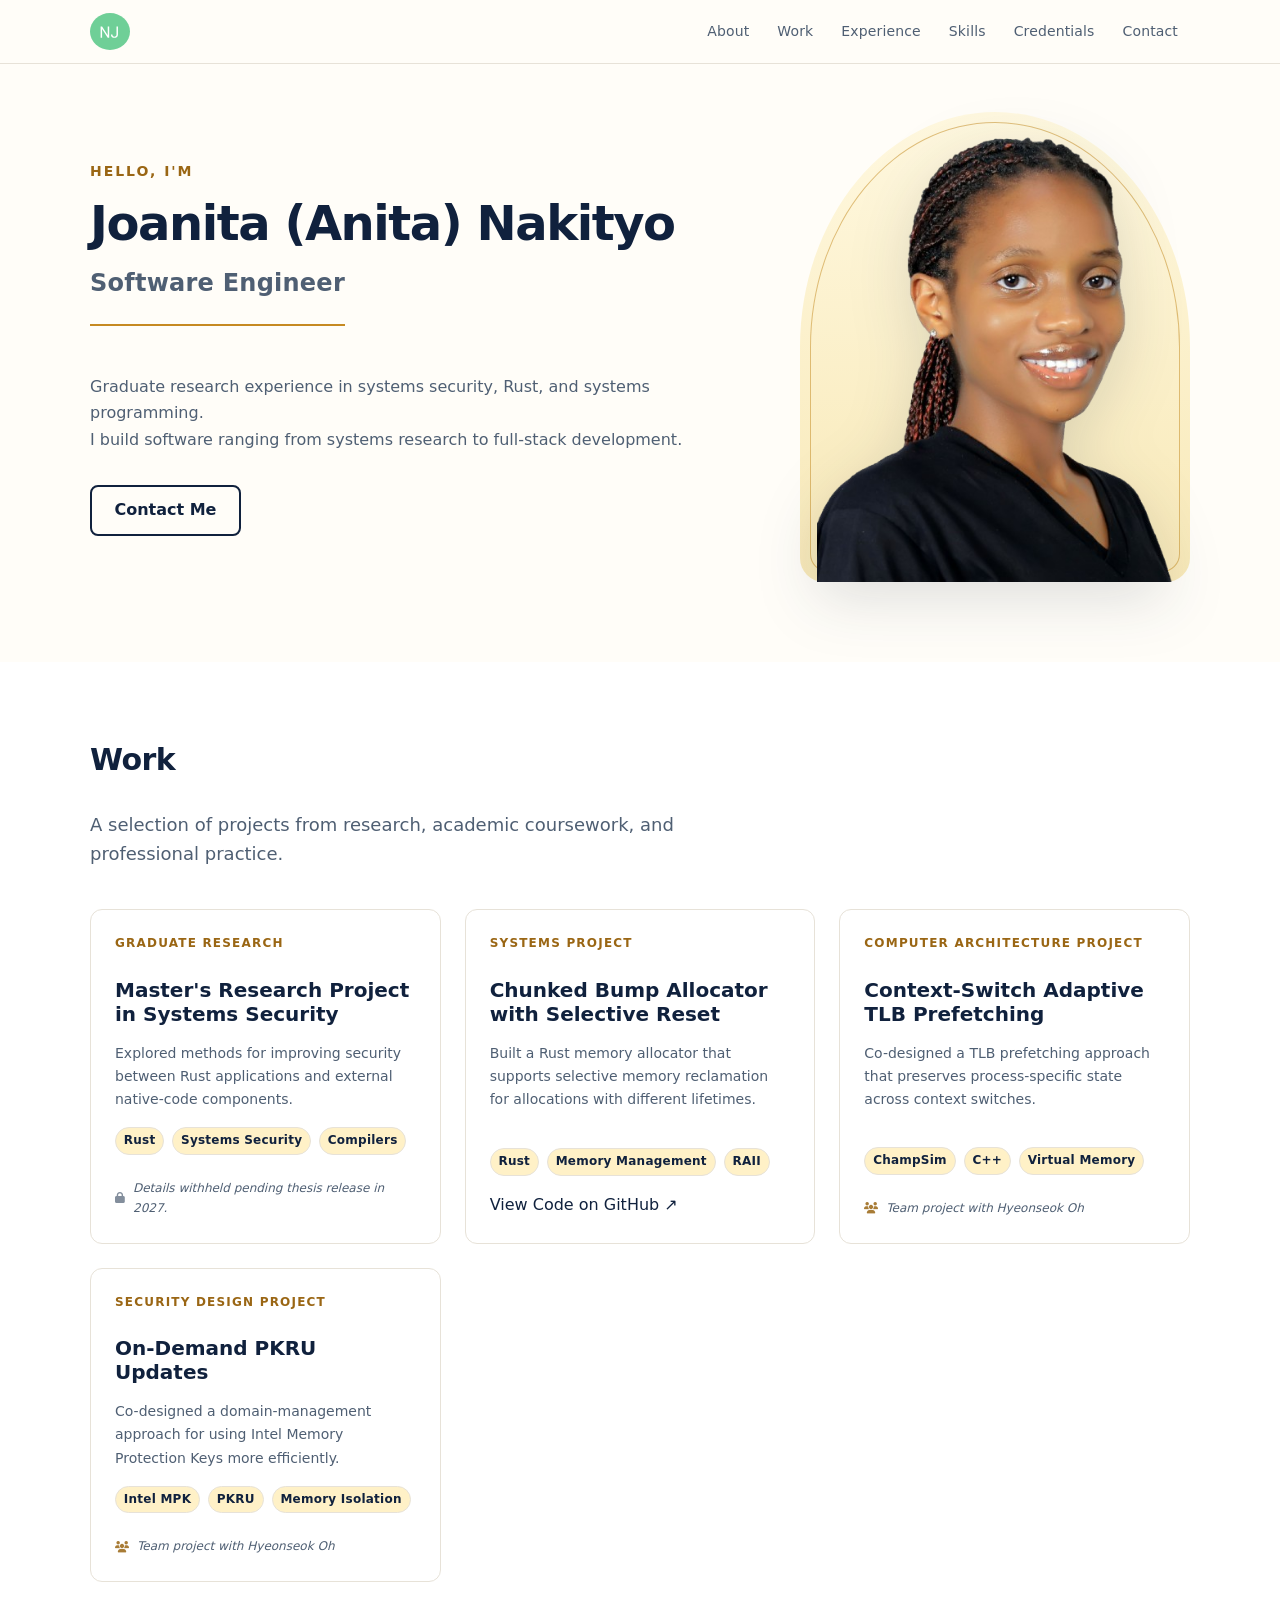
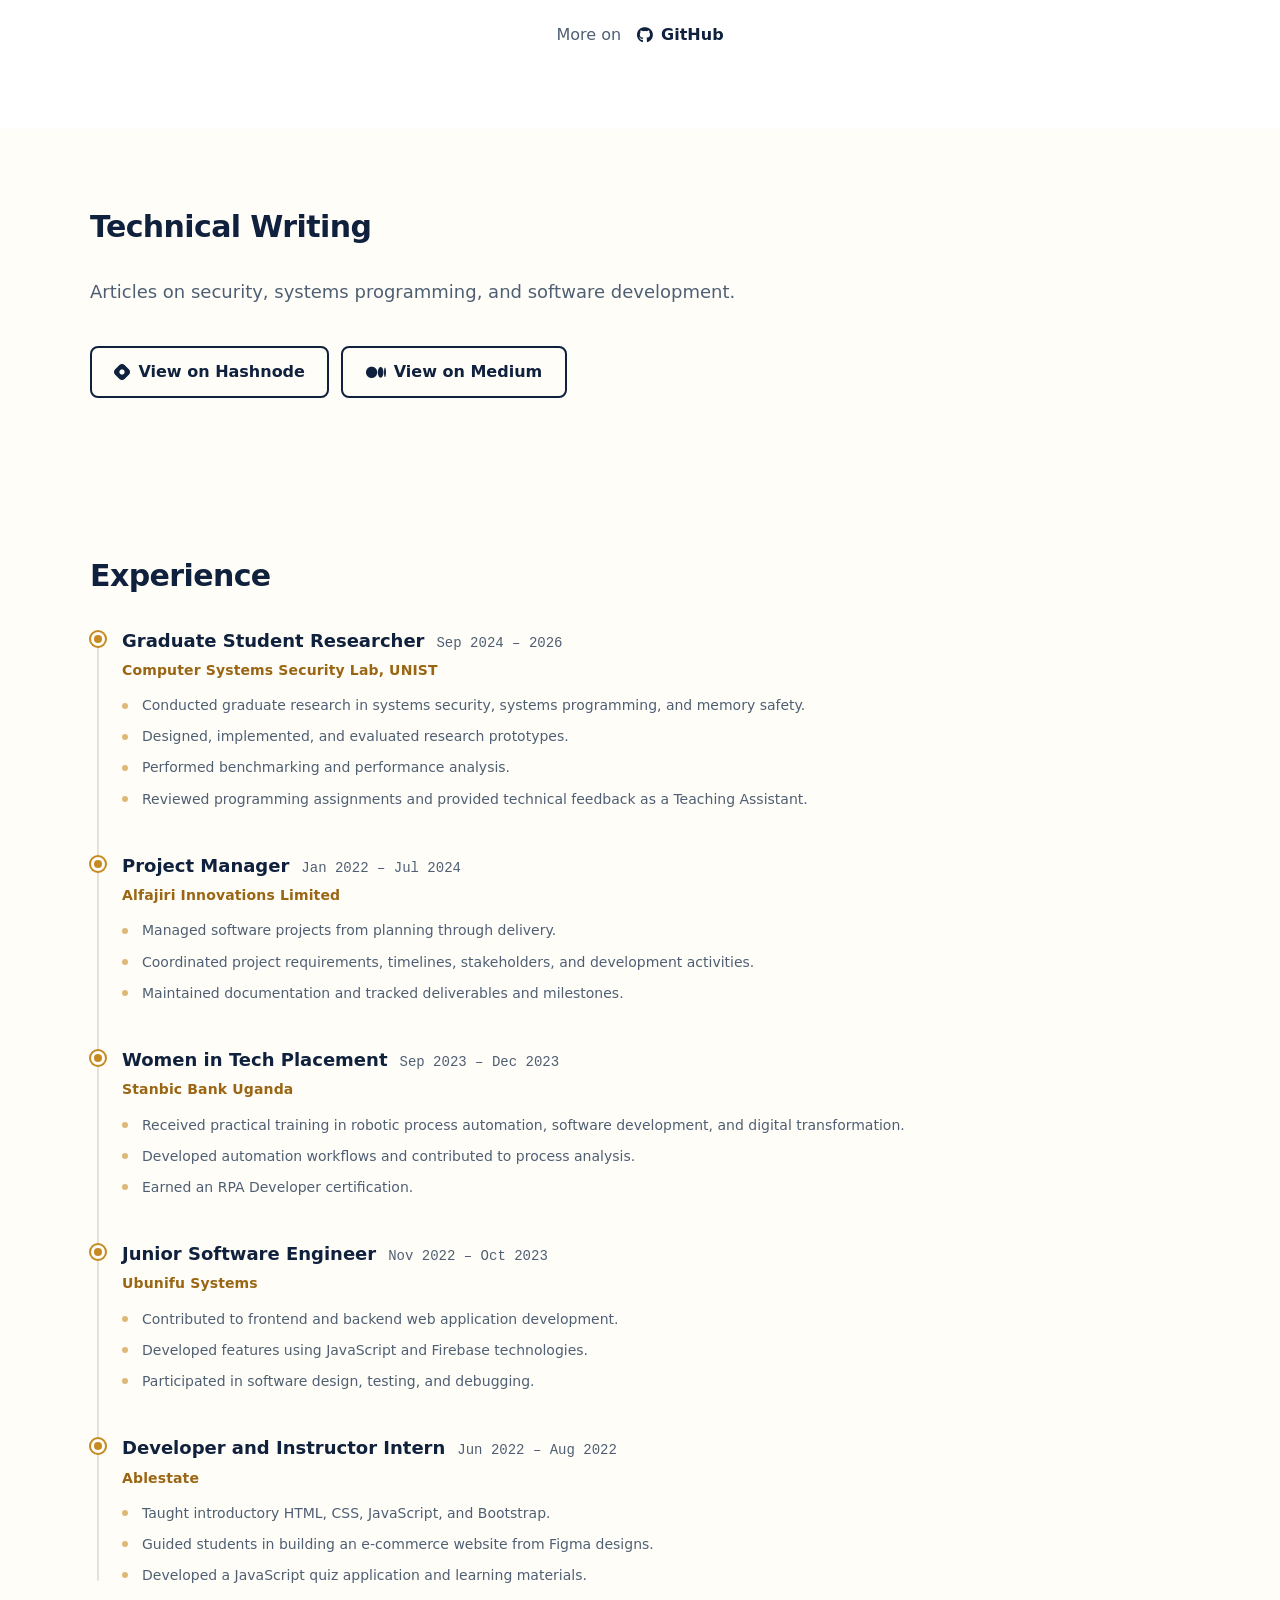
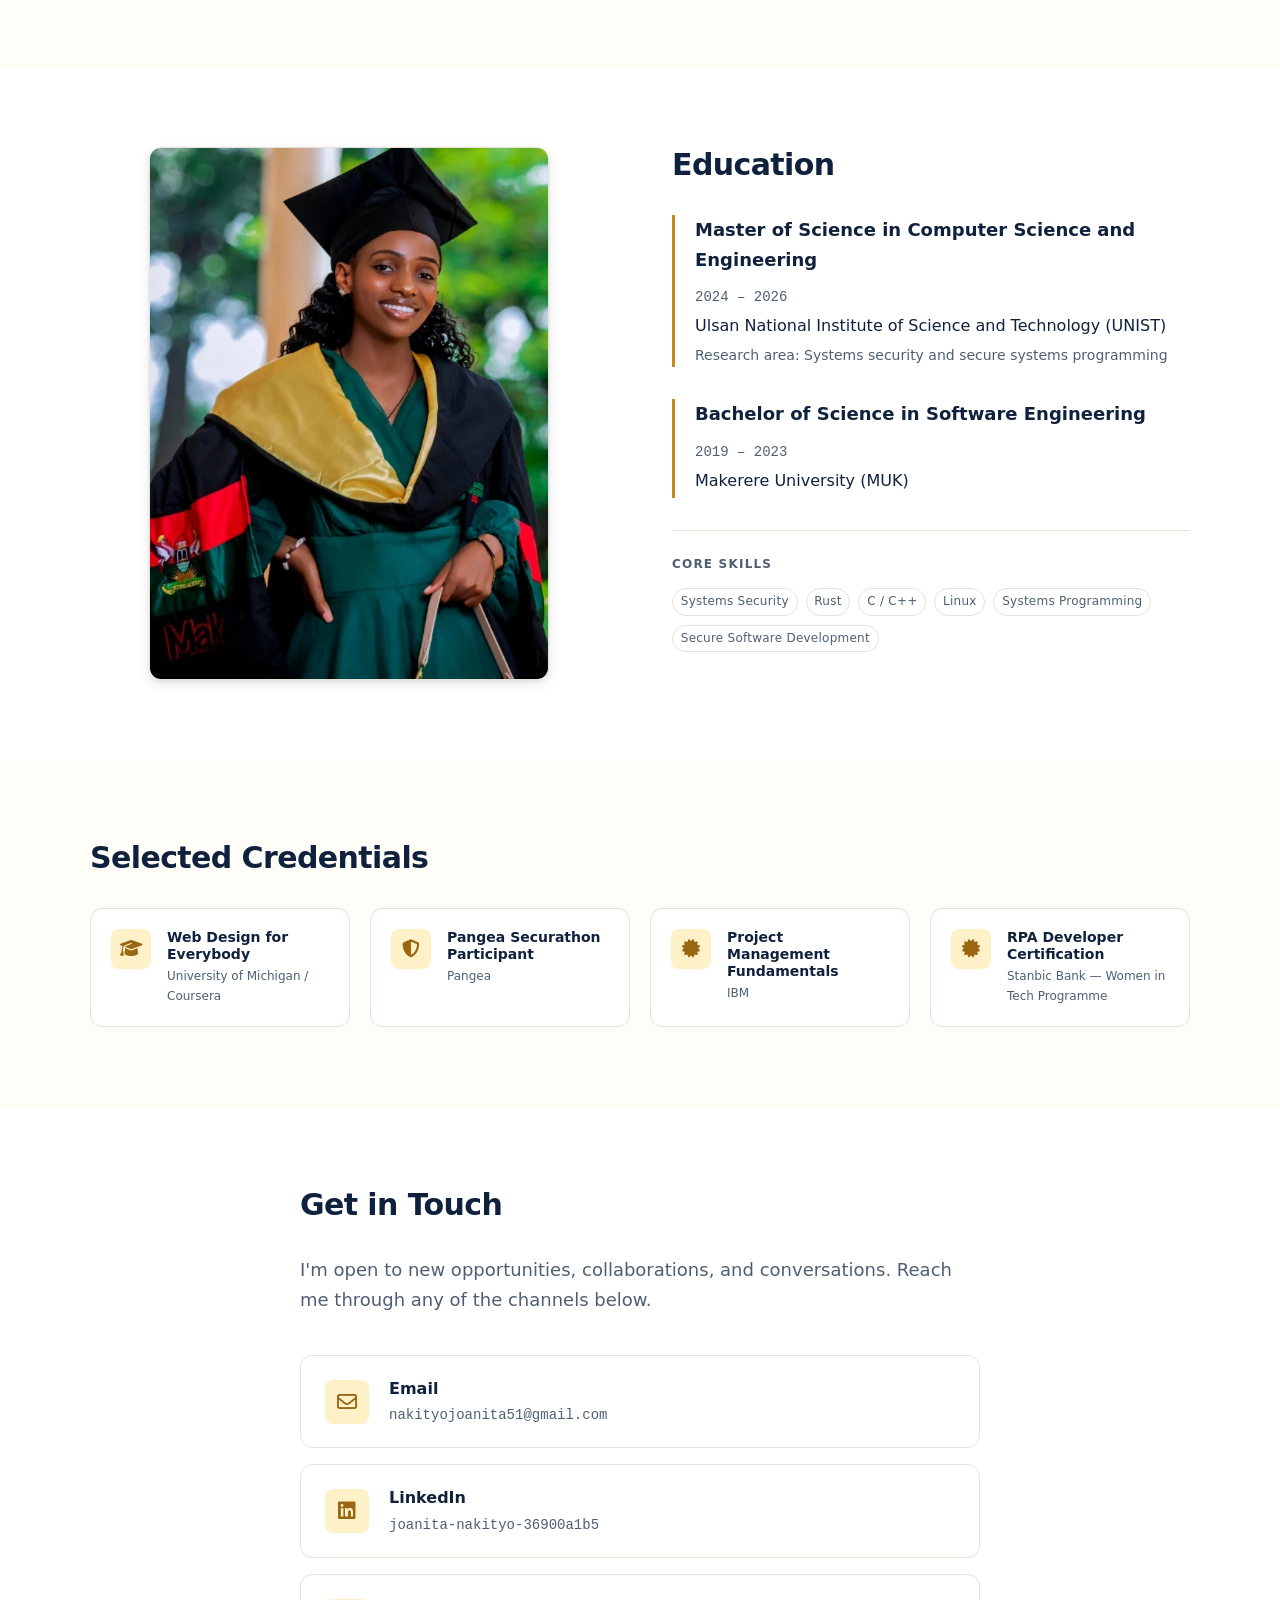
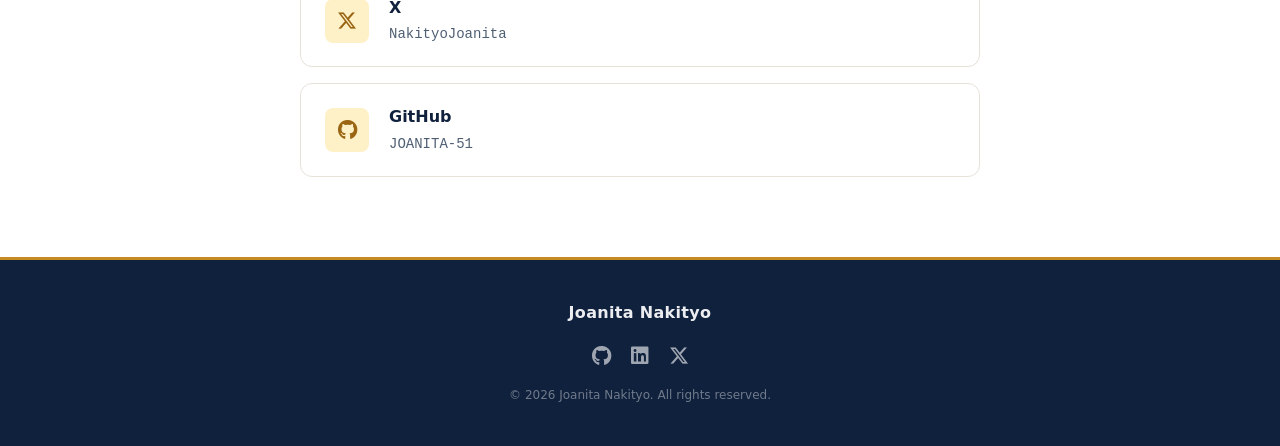
==== commit dbc35161: "Add GitHub project link to index.html" ====
--- a/index.html
+++ b/index.html
@@ -158,6 +158,15 @@
                 <li class="tag">Memory Management</li>
                 <li class="tag">RAII</li>
               </ul>
+              <a
+                href="https://github.com/joanita-51/chunked-bump-allocator"
+                class="project-link"
+                target="_blank"
+                rel="noopener noreferrer"
+                aria-label="View Chunked Bump Allocator source code on GitHub (opens in a new tab)"
+              >
+                View Code on GitHub ↗
+              </a>
             </div>
           </article>
 
